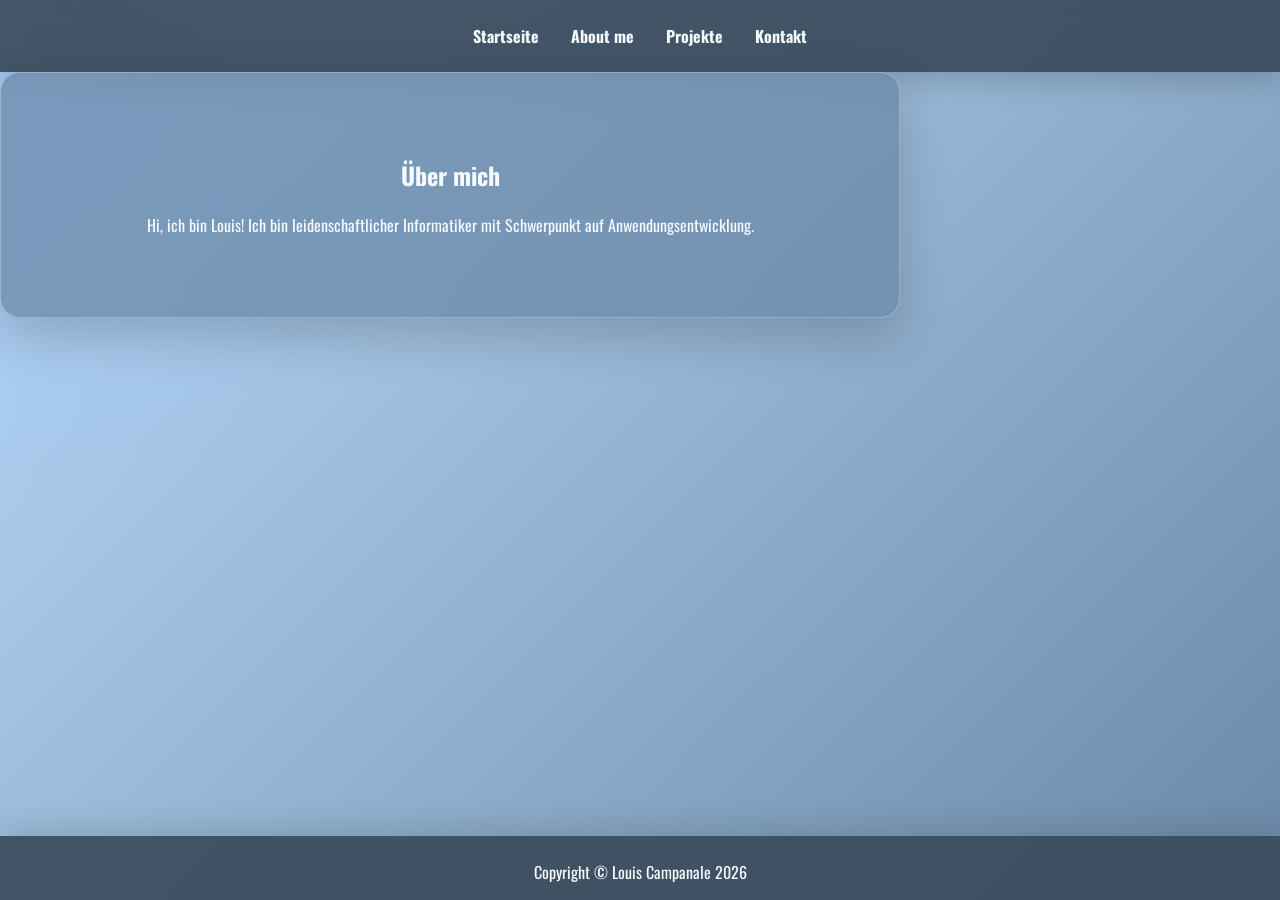
==== templates/aboutme.html @ 853dbd54 ".\static\" ====
<!DOCTYPE html>
<html>
    <head>
        <!-- 1. Zeichensatz (Pflichtangabe, sollte immer an erster Stelle stehen) -->
        <meta charset="UTF-8">
        <!-- 2. Viewport (Sorgt für die korrekte Darstellung auf Mobilgeräten) -->
        <meta name="viewport" content="width=device-width, initial-scale=1.0">
        <!-- 3. Seitenbeschreibung (Wird oft in den Google-Suchergebnissen angezeigt) -->
        <meta name="description" content="Dies ist eine kurze Zusammenfassung der Webseite.">
        <!-- 4. Robots (Steuert, ob Suchmaschinen die Seite indexieren dürfen) -->
        <meta name="robots" content="index, follow">
        <!-- 5. Autor (Optional: Gibt den Ersteller der Seite an) -->
        <meta name="author" content="Louis Campanale">
        <link rel="stylesheet" href="../static/css/style.css">
        <title>Über mich</title>
    </head>
    <body>
        <nav class="nav">
            <a href="index.html">Startseite</a>
            <a href ="aboutme.html"> About me</a>
            <a href ="projects.html"> Projekte</a>
            <a href="contact.html">Kontakt</a>
        </nav>
        <main> 
            <section class = "aboutme">
                <h2>Über mich</h2>
                <p>Hi, ich bin Louis! Ich bin leidenschaftlicher Informatiker mit Schwerpunkt auf Anwendungsentwicklung.</p>
            </section>
        </main>
        <footer>
            <hr id="hr_footer">
            <p>Copyright © Louis Campanale 2026</p>
        </footer>
    </body>
</html>
---- static/css/style.css ----
/* Importiert die Schriftart Oswald von Google Fonts */
@import url('https://fonts.googleapis.com/css2?family=Oswald:wght@200..700&display=swap');


/* 
:root spricht das oberste Element der Seite an.
Hier legt man zentrale Variablen fest.
Vorteil: Farben, Schatten und Abstände müssen später nur hier geändert werden.
*/
:root {
    --bg: #BDDDFC;              /* Haupt-Hintergrundfarbe */
    --surface: #6A89A7;         /* Farbe für Karten/Hero-Bereich */
    --accent: #88BDF2;          /* Akzentfarbe für Hover/Button */
    --nav: #384959;      /* Farbe für Navigation und Footer */
    --footer: #384959;
    --text: #F5FAFF;            /* helle Hauptschrift */
    --dark-text: #24313d;       /* dunkle Schrift für helle Buttons */

    --radius: 20px;             /* einheitliche Rundung */
    --shadow: 0 20px 50px rgba(0, 0, 0, 0.18); /* Schatten */
    --transition: 0.25s ease;   /* Standard-Übergang */
}
/* 
Sorgt dafür, dass padding und border zur Gesamtgröße eines Elements gehören.
Ohne das werden Layouts oft ungenau.
*/
*,
*::before,
*::after {
    box-sizing: border-box;
}
/* Grundlayout der gesamten Seite */
body {
    margin: 0;                  /* Entfernt den Standard-Abstand des Browsers */
    min-height: 100vh;          /* Body ist mindestens so hoch wie das Browserfenster */

    font-family: 'Oswald', sans-serif; /* Schriftart für die gesamte Seite */

    display: grid;              /* Body wird zum Grid-Container */
    grid-template-rows: auto 1fr auto;
    /*
        auto = Navigation so hoch wie nötig
        1fr  = Main-Bereich nimmt den übrigen Platz
        auto = Footer so hoch wie nötig
    */

    background:
        radial-gradient(circle at top left, rgba(136, 189, 242, 0.45), transparent 35%),
        linear-gradient(135deg, var(--bg), var(--surface));
    /*
        Zwei Hintergründe:
        1. radial-gradient = weicher Lichtfleck oben links
        2. linear-gradient = Farbverlauf über die ganze Seite
    */

    color: var(--text);         /* Standardschriftfarbe */
}
/* Navigation */
.nav {
    display: flex;              /* Links werden nebeneinander angeordnet */
    justify-content: center;    /* Links werden horizontal zentriert */
    gap: 2rem;                  /* Abstand zwischen den Links */

    padding: 1.5rem;            /* Innenabstand der Navigation */

    background-color: rgba(56, 73, 89, 0.9);
    /*
        rgba = Farbe mit Transparenz.
        Die letzte Zahl 0.9 bedeutet 90% sichtbar.
    */

    backdrop-filter: blur(12px);
    /*
        Macht den Hintergrund hinter der Navigation weich/verschwommen.
        Wirkt wie Glas.
    */

    box-shadow: 0 8px 30px rgba(0, 0, 0, 0.18);
    /* Schatten unter der Navigation */
}
/* Links innerhalb der Navigation */
.nav a {
    color: var(--text);         /* Linkfarbe */
    text-decoration: none;      /* Entfernt Unterstreichung */
    font-weight: bold;          /* Macht Text fett */

    position: relative;
    /*
        Wird gebraucht, damit das ::after-Element
        später relativ zum Link positioniert werden kann.
    */

    transition: color var(--transition);
    /*
        Farbwechsel passiert weich statt abrupt.
    */
}
/* Künstliche Linie unter jedem Navigationslink */
.nav a::after {
    content: "";                /* Erzeugt ein leeres Pseudo-Element */
    position: absolute;         /* Positioniert die Linie frei im Link */

    left: 0;                    /* Start links */
    bottom: -6px;               /* 6px unter dem Linktext */

    width: 0;                   /* Anfangs unsichtbar */
    height: 2px;                /* Dicke der Linie */

    background-color: var(--accent);

    transition: width var(--transition);
    /*
        Wenn sich width verändert, wird es animiert.
    */
}
/* Hover-Zustand für Navigationslinks */
.nav a:hover {
    color: var(--accent);       /* Link wird beim Hover blau */
}
/* Linie fährt beim Hover aus */
.nav a:hover::after {
    width: 100%;                /* Linie wird so breit wie der Link */
}
/* Hauptbereich */
.main {
    display: flex;              /* Ermöglicht einfaches Zentrieren */
    justify-content: center;    /* Horizontal zentrieren */
    align-items: center;        /* Vertikal zentrieren */

    padding: 2rem;              /* Abstand zum Rand */
}
/* Hero-Bereich */
.hero {
    max-width: 900px;           /* Hero wird nie breiter als 900px */
    padding: 4rem 3rem;         /* Innenabstand oben/unten und links/rechts */

    text-align: center;         /* Text im Hero zentrieren */

    background-color: rgba(106, 137, 167, 0.75);
    /*
        Transparente Kartenfläche.
        Farbe basiert auf deiner Card-Farbe.
    */

    border-radius: var(--radius); /* Abgerundete Ecken */

    border: 1px solid rgba(255, 255, 255, 0.25);
    /*
        Subtiler heller Rand.
        Gibt der Karte mehr Tiefe.
    */

    box-shadow: var(--shadow);  /* Schatten aus der :root-Variable */

    backdrop-filter: blur(14px);
    /* Glasartiger Effekt */

    animation: fadeUp 0.8s ease both;
    /*
        Beim Laden wird der Hero weich eingeblendet.
        both sorgt dafür, dass der Endzustand erhalten bleibt.
    */
}
.aboutme{
        max-width: 900px;           /* Hero wird nie breiter als 900px */
    padding: 4rem 3rem;         /* Innenabstand oben/unten und links/rechts */

    text-align: center;         /* Text im Hero zentrieren */

    background-color: rgba(106, 137, 167, 0.75);
    /*
        Transparente Kartenfläche.
        Farbe basiert auf deiner Card-Farbe.
    */

    border-radius: var(--radius); /* Abgerundete Ecken */

    border: 1px solid rgba(255, 255, 255, 0.25);
    /*
        Subtiler heller Rand.
        Gibt der Karte mehr Tiefe.
    */

    box-shadow: var(--shadow);  /* Schatten aus der :root-Variable */

    backdrop-filter: blur(14px);
    /* Glasartiger Effekt */

    animation: fadeUp 0.8s ease both;
    /*
        Beim Laden wird der Hero weich eingeblendet.
        both sorgt dafür, dass der Endzustand erhalten bleibt.
    */
}
/* Hauptüberschrift */
.MainTitle {
    font-size: clamp(2rem, 5vw, 4rem);
    /*
        clamp(minimum, flexibel, maximum)
        Minimum: 2rem
        Ideal: 5% der Viewport-Breite
        Maximum: 4rem
        Ergebnis: responsive Schriftgröße
    */
    margin-top: 0;              /* Kein Abstand über der Überschrift */
    margin-bottom: 1rem;        /* Abstand unter der Überschrift */
}
/* Text im Hero */
.hero p {
    font-size: 1.2rem;          /* Etwas größere Schrift */
    line-height: 1.7;           /* Zeilenhöhe für bessere Lesbarkeit */
    margin-bottom: 2rem;        /* Abstand zum Button */
}
/* Button-Grundklasse */
.btn {
    display: inline-block;
    /*
        Damit sich ein Link wie ein Button verhält:
        Breite/Höhe/Padding funktionieren sauber.
    */

    padding: 0.9rem 1.6rem;     /* Innenabstand */
    border-radius: 999px;       /* Sehr runde Pillenform */

    text-decoration: none;      /* Falls es ein a-Link ist */
    font-weight: 700;           /* Kräftiger Text */

    cursor: pointer;            /* Mauszeiger zeigt Klickbarkeit */

    transition:
        transform var(--transition),
        box-shadow var(--transition),
        background-color var(--transition);
    /*
        Animiert Bewegung, Schatten und Farbwechsel.
    */
}
/* Primärer Button */
.btn-primary {
    background-color: var(--accent); /* Akzentfarbe */
    color: var(--dark-text);         /* dunkle Schrift für Kontrast */

    box-shadow: 0 10px 25px rgba(0, 0, 0, 0.18);
}
/* Hover-Zustand des Buttons */
.btn-primary:hover {
    transform: translateY(-3px);
    /*
        Button bewegt sich leicht nach oben.
        Er wirkt dadurch klickbarer.
    */
    box-shadow: 0 16px 35px rgba(0, 0, 0, 0.25);
    /*
        Schatten wird stärker.
        Dadurch wirkt der Button näher am Nutzer.
    */
}
/* Klick-Zustand */
.btn-primary:active {
    transform: scale(0.97);
    /*
        Button wird beim Klicken minimal kleiner.
        Das simuliert ein Eindrücken.
    */
}
/* Tastatur-Fokus */
.btn:focus {
    outline: 2px solid var(--text);
    outline-offset: 4px;
    /*
        Wichtig für Tastatur-Navigation.
        Zeigt, welches Element fokussiert ist.
    */
}
/* Footer */
footer {
    color: var(--text);
    background-color: rgba(56, 73, 89, 0.9);


    text-align: center;

    box-shadow: 0 -8px 30px #0000001f;
    /*
        Schatten nach oben.
        Trennt Footer visuell vom Inhalt.
    */
}
/* Linie im Footer */
footer hr {
    border: none;               /* Entfernt Standardrahmen */
    background-color: #ffffff2e;
    /* Dezente helle Linie */
}
/* Ladeanimation für den Hero */
@keyframes fadeUp {
    from {
        opacity: 0;             /* Start: unsichtbar */
        transform: translateY(24px);
        /* Start: 24px tiefer */
    }
    to {
        opacity: 1;             /* Ende: sichtbar */
        transform: translateY(0);
        /* Ende: normale Position */
    }
}
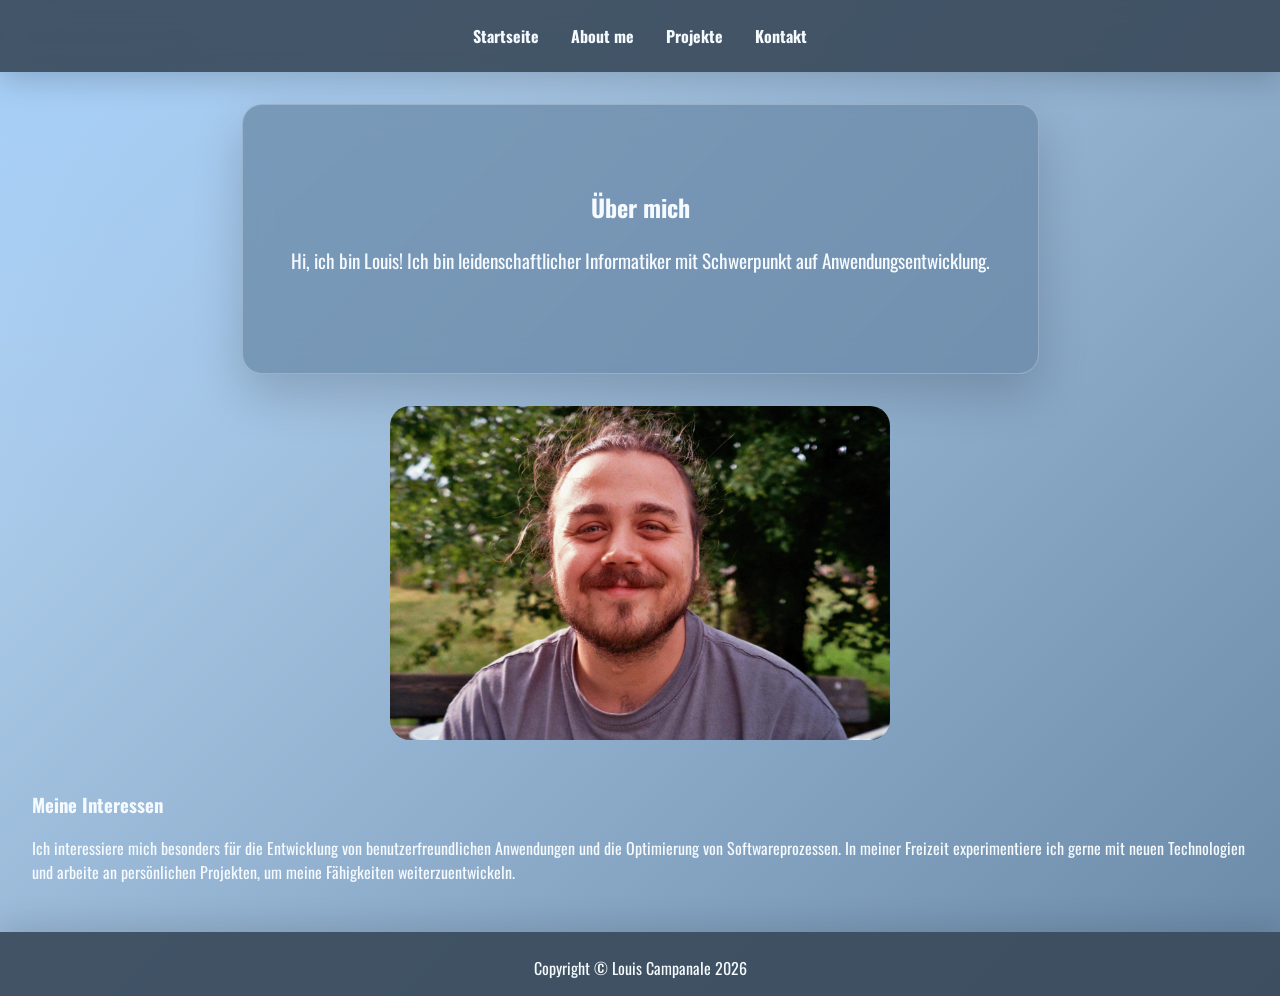
==== commit 28ed3559: ".\static\" ====
--- a/templates/aboutme.html
+++ b/templates/aboutme.html
@@ -1,35 +1,42 @@
 <!DOCTYPE html>
 <html>
-    <head>
-        <!-- 1. Zeichensatz (Pflichtangabe, sollte immer an erster Stelle stehen) -->
-        <meta charset="UTF-8">
-        <!-- 2. Viewport (Sorgt für die korrekte Darstellung auf Mobilgeräten) -->
-        <meta name="viewport" content="width=device-width, initial-scale=1.0">
-        <!-- 3. Seitenbeschreibung (Wird oft in den Google-Suchergebnissen angezeigt) -->
-        <meta name="description" content="Dies ist eine kurze Zusammenfassung der Webseite.">
-        <!-- 4. Robots (Steuert, ob Suchmaschinen die Seite indexieren dürfen) -->
-        <meta name="robots" content="index, follow">
-        <!-- 5. Autor (Optional: Gibt den Ersteller der Seite an) -->
-        <meta name="author" content="Louis Campanale">
-        <link rel="stylesheet" href="../static/css/style.css">
-        <title>Über mich</title>
-    </head>
-    <body>
-        <nav class="nav">
-            <a href="index.html">Startseite</a>
-            <a href ="aboutme.html"> About me</a>
-            <a href ="projects.html"> Projekte</a>
-            <a href="contact.html">Kontakt</a>
-        </nav>
-        <main> 
-            <section class = "aboutme">
-                <h2>Über mich</h2>
-                <p>Hi, ich bin Louis! Ich bin leidenschaftlicher Informatiker mit Schwerpunkt auf Anwendungsentwicklung.</p>
-            </section>
-        </main>
-        <footer>
-            <hr id="hr_footer">
-            <p>Copyright © Louis Campanale 2026</p>
-        </footer>
-    </body>
+<head>
+    <!-- 1. Zeichensatz (Pflichtangabe, sollte immer an erster Stelle stehen) -->
+    <meta charset="UTF-8">
+    <!-- 2. Viewport (Sorgt für die korrekte Darstellung auf Mobilgeräten) -->
+    <meta name="viewport" content="width=device-width, initial-scale=1.0">
+    <!-- 3. Seitenbeschreibung (Wird oft in den Google-Suchergebnissen angezeigt) -->
+    <meta name="description" content="Dies ist eine kurze Zusammenfassung der Webseite.">
+    <!-- 4. Robots (Steuert, ob Suchmaschinen die Seite indexieren dürfen) -->
+    <meta name="robots" content="index, follow">
+    <!-- 5. Autor (Optional: Gibt den Ersteller der Seite an) -->
+    <link rel="stylesheet" href="../static/css/style.css">
+    <meta name="author" content="Louis Campanale">
+    <title>Über mich</title>
+</head>
+<body>
+    <nav class="nav">
+        <a href="index.html">Startseite</a>
+        <a href ="aboutme.html"> About me</a>
+        <a href ="projects.html"> Projekte</a>
+        <a href="contact.html">Kontakt</a>
+    </nav>
+    <main class="main_about"> 
+        <section class = "hero">
+            <h2>Über mich</h2>
+            <p>Hi, ich bin Louis! Ich bin leidenschaftlicher Informatiker mit Schwerpunkt auf Anwendungsentwicklung.</p>
+        </section>
+        <div class ="img1"><img src="../static/images/IMG_4299.JPG" alt="Projekt 1"></div>
+        <section class="about_content">
+            <h3>Meine Interessen</h3>
+            <p>Ich interessiere mich besonders für die Entwicklung von benutzerfreundlichen Anwendungen und die Optimierung von Softwareprozessen. In meiner Freizeit experimentiere ich gerne mit neuen Technologien und arbeite an persönlichen Projekten, um meine Fähigkeiten weiterzuentwickeln.</p>
+        </section>
+    
+    
+    </main>
+    <footer>
+        <hr id="hr_footer">
+        <p>Copyright © Louis Campanale 2026</p>
+   </footer>
+</body>
 </html>
--- a/static/css/style.css
+++ b/static/css/style.css
@@ -33,9 +33,7 @@
 body {
     margin: 0;                  /* Entfernt den Standard-Abstand des Browsers */
     min-height: 100vh;          /* Body ist mindestens so hoch wie das Browserfenster */
-
     font-family: 'Oswald', sans-serif; /* Schriftart für die gesamte Seite */
-
     display: grid;              /* Body wird zum Grid-Container */
     grid-template-rows: auto 1fr auto;
     /*
@@ -43,7 +41,6 @@
         1fr  = Main-Bereich nimmt den übrigen Platz
         auto = Footer so hoch wie nötig
     */
-
     background:
         radial-gradient(circle at top left, rgba(136, 189, 242, 0.45), transparent 35%),
         linear-gradient(135deg, var(--bg), var(--surface));
@@ -52,7 +49,6 @@
         1. radial-gradient = weicher Lichtfleck oben links
         2. linear-gradient = Farbverlauf über die ganze Seite
     */
-
     color: var(--text);         /* Standardschriftfarbe */
 }
 /* Navigation */
@@ -60,21 +56,17 @@
     display: flex;              /* Links werden nebeneinander angeordnet */
     justify-content: center;    /* Links werden horizontal zentriert */
     gap: 2rem;                  /* Abstand zwischen den Links */
-
     padding: 1.5rem;            /* Innenabstand der Navigation */
-
     background-color: rgba(56, 73, 89, 0.9);
     /*
         rgba = Farbe mit Transparenz.
         Die letzte Zahl 0.9 bedeutet 90% sichtbar.
     */
-
     backdrop-filter: blur(12px);
     /*
         Macht den Hintergrund hinter der Navigation weich/verschwommen.
         Wirkt wie Glas.
     */
-
     box-shadow: 0 8px 30px rgba(0, 0, 0, 0.18);
     /* Schatten unter der Navigation */
 }
@@ -83,13 +75,11 @@
     color: var(--text);         /* Linkfarbe */
     text-decoration: none;      /* Entfernt Unterstreichung */
     font-weight: bold;          /* Macht Text fett */
-
     position: relative;
     /*
         Wird gebraucht, damit das ::after-Element
         später relativ zum Link positioniert werden kann.
     */
-
     transition: color var(--transition);
     /*
         Farbwechsel passiert weich statt abrupt.
@@ -99,15 +89,11 @@
 .nav a::after {
     content: "";                /* Erzeugt ein leeres Pseudo-Element */
     position: absolute;         /* Positioniert die Linie frei im Link */
-
     left: 0;                    /* Start links */
     bottom: -6px;               /* 6px unter dem Linktext */
-
     width: 0;                   /* Anfangs unsichtbar */
     height: 2px;                /* Dicke der Linie */
-
     background-color: var(--accent);
-
     transition: width var(--transition);
     /*
         Wenn sich width verändert, wird es animiert.
@@ -126,66 +112,33 @@
     display: flex;              /* Ermöglicht einfaches Zentrieren */
     justify-content: center;    /* Horizontal zentrieren */
     align-items: center;        /* Vertikal zentrieren */
-
     padding: 2rem;              /* Abstand zum Rand */
+}
+.main_about {
+    display: flex;
+    flex-direction: column;
+    justify-content: center;
+    align-items: center;
+    padding: 2rem;
 }
 /* Hero-Bereich */
 .hero {
     max-width: 900px;           /* Hero wird nie breiter als 900px */
     padding: 4rem 3rem;         /* Innenabstand oben/unten und links/rechts */
-
     text-align: center;         /* Text im Hero zentrieren */
-
     background-color: rgba(106, 137, 167, 0.75);
     /*
         Transparente Kartenfläche.
-        Farbe basiert auf deiner Card-Farbe.
-    */
-
+    */
     border-radius: var(--radius); /* Abgerundete Ecken */
-
     border: 1px solid rgba(255, 255, 255, 0.25);
     /*
         Subtiler heller Rand.
         Gibt der Karte mehr Tiefe.
     */
-
     box-shadow: var(--shadow);  /* Schatten aus der :root-Variable */
-
     backdrop-filter: blur(14px);
     /* Glasartiger Effekt */
-
-    animation: fadeUp 0.8s ease both;
-    /*
-        Beim Laden wird der Hero weich eingeblendet.
-        both sorgt dafür, dass der Endzustand erhalten bleibt.
-    */
-}
-.aboutme{
-        max-width: 900px;           /* Hero wird nie breiter als 900px */
-    padding: 4rem 3rem;         /* Innenabstand oben/unten und links/rechts */
-
-    text-align: center;         /* Text im Hero zentrieren */
-
-    background-color: rgba(106, 137, 167, 0.75);
-    /*
-        Transparente Kartenfläche.
-        Farbe basiert auf deiner Card-Farbe.
-    */
-
-    border-radius: var(--radius); /* Abgerundete Ecken */
-
-    border: 1px solid rgba(255, 255, 255, 0.25);
-    /*
-        Subtiler heller Rand.
-        Gibt der Karte mehr Tiefe.
-    */
-
-    box-shadow: var(--shadow);  /* Schatten aus der :root-Variable */
-
-    backdrop-filter: blur(14px);
-    /* Glasartiger Effekt */
-
     animation: fadeUp 0.8s ease both;
     /*
         Beim Laden wird der Hero weich eingeblendet.
@@ -304,4 +257,19 @@
         transform: translateY(0);
         /* Ende: normale Position */
     }
-}+}
+.img1
+ {
+    margin: 0;
+    display:flex;
+    justify-content: center;
+    align-items: center;
+    padding :  2rem;
+}
+.img1 img {
+    width: 100%;
+    max-width: 500px;
+    height: auto;
+    border-radius: 20px;
+    box-shadow: rgba(0, 0, 0, 0.25);
+}
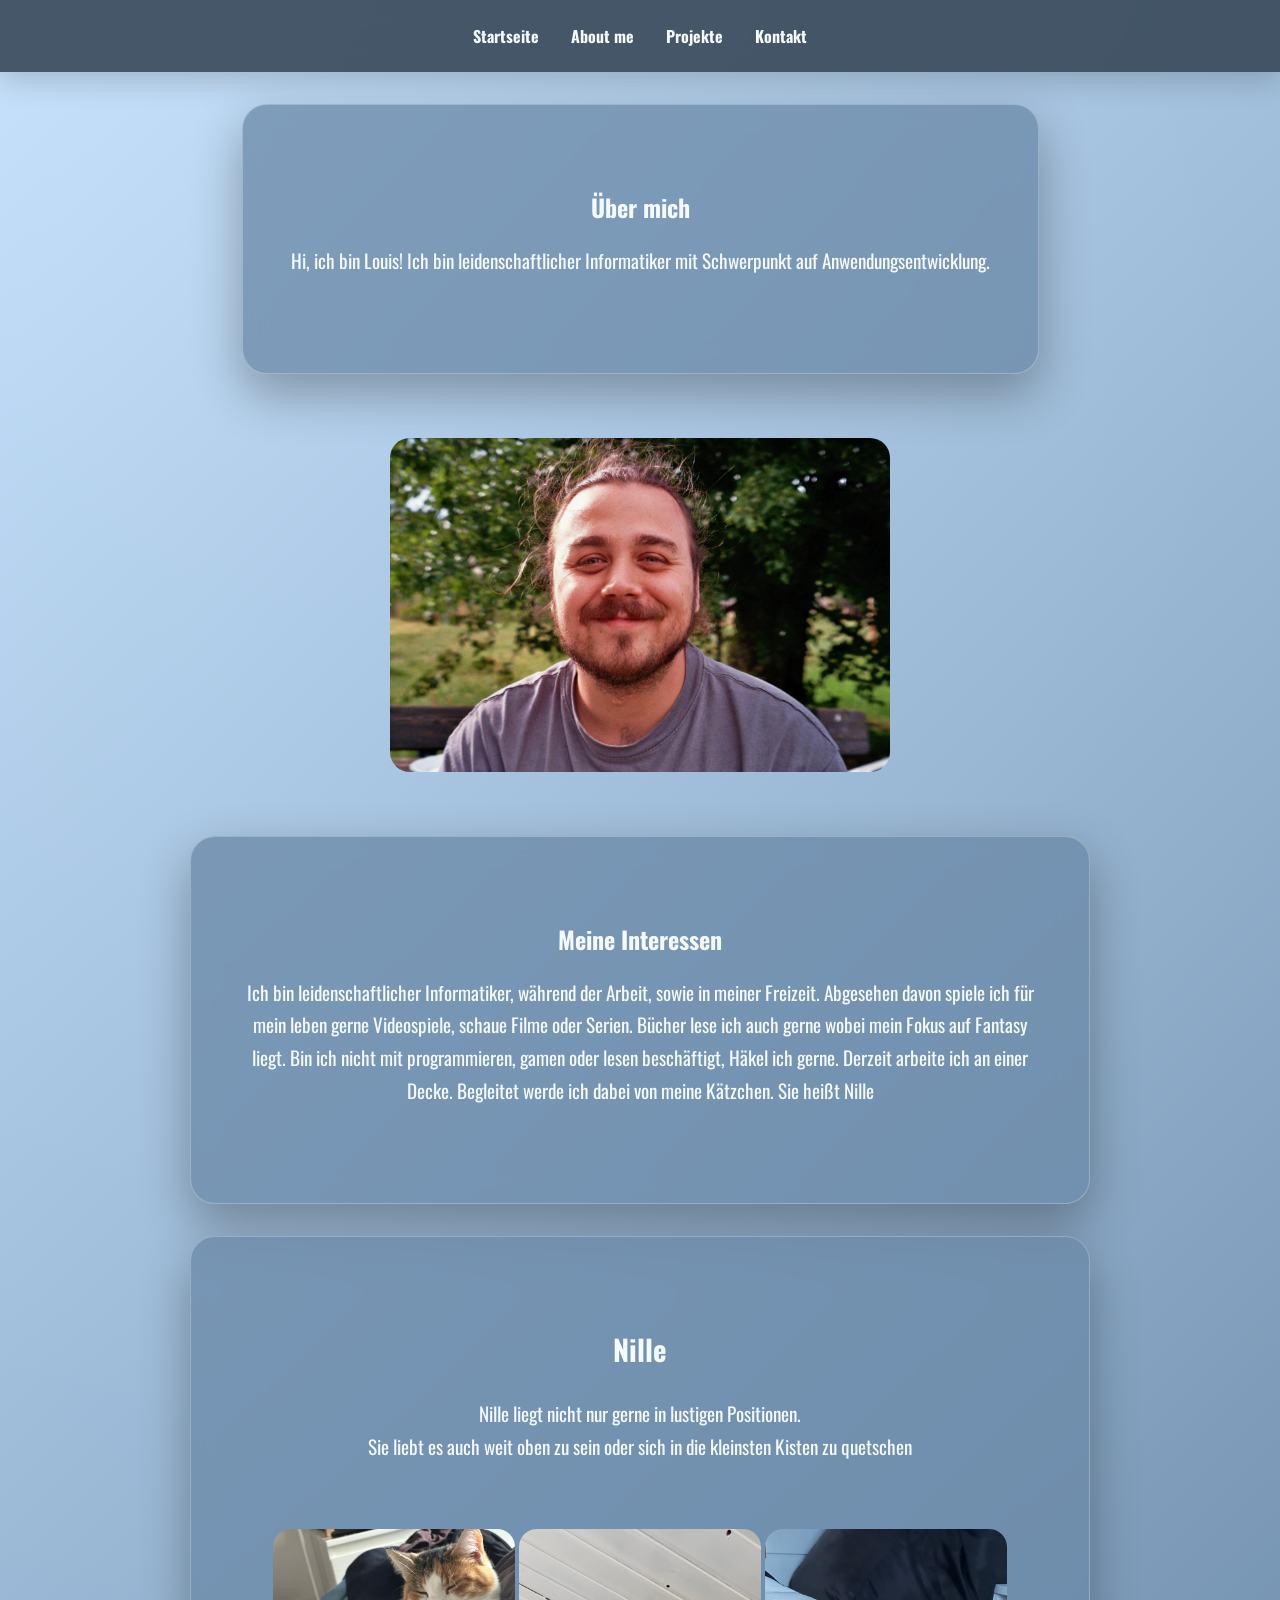
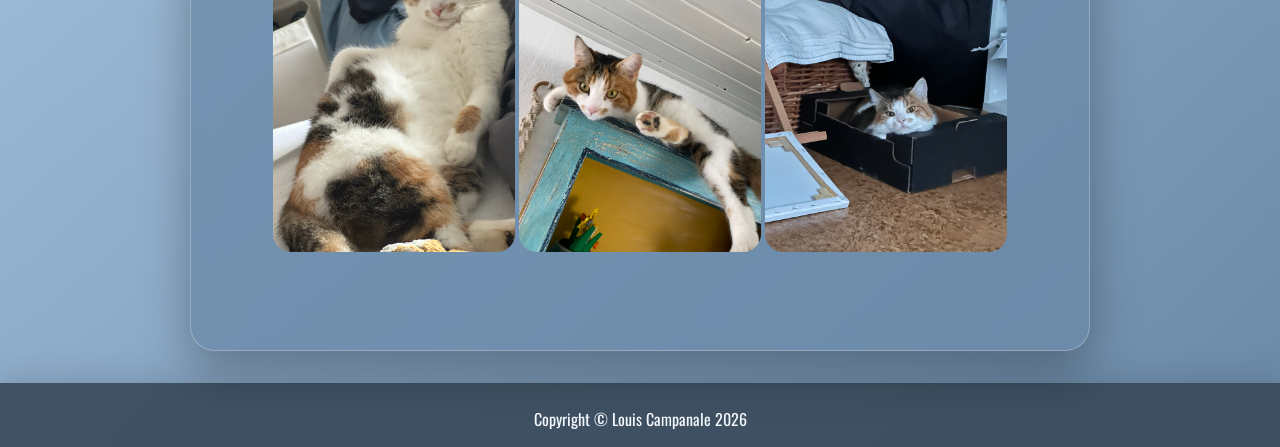
==== commit 65b7d0d5: ".\templates\" ====
--- a/templates/aboutme.html
+++ b/templates/aboutme.html
@@ -28,11 +28,22 @@
         </section>
         <div class ="img1"><img src="../static/images/IMG_4299.JPG" alt="Projekt 1"></div>
         <section class="about_content">
-            <h3>Meine Interessen</h3>
-            <p>Ich interessiere mich besonders für die Entwicklung von benutzerfreundlichen Anwendungen und die Optimierung von Softwareprozessen. In meiner Freizeit experimentiere ich gerne mit neuen Technologien und arbeite an persönlichen Projekten, um meine Fähigkeiten weiterzuentwickeln.</p>
+            <h2>Meine Interessen</h2>
+            <p>Ich bin leidenschaftlicher Informatiker, während der Arbeit, sowie in meiner Freizeit. Abgesehen davon spiele ich für mein leben gerne Videospiele, schaue Filme
+                oder Serien. Bücher lese ich auch gerne wobei mein Fokus auf Fantasy liegt. Bin ich nicht mit programmieren, gamen oder lesen beschäftigt, Häkel ich gerne. Derzeit arbeite ich an
+                einer Decke. Begleitet werde ich dabei von meine Kätzchen. Sie heißt Nille</p>
         </section>
-    
-    
+        <section class="nille">
+            <section class ="nille_text">
+                <h2>Nille</h2>
+                <p>Nille liegt nicht nur gerne in lustigen Positionen. <br>Sie liebt es auch weit oben zu sein oder sich in die kleinsten Kisten zu quetschen</br></p>
+            </section>
+            <section class="nille_img">    
+                <div class="img2"><img src="../static/images/Nille/IMG_4107.JPEG" alt="Nille"></div>
+                <div class="img3"><img  src="../static/images/Nille/IMG_3219.JPEG" alt="Nille"></div>
+                <div class="img4"><img src="../static/images/Nille/IMG_4242.JPEG" alt="Nille"></div>
+            </section>
+        </section>
     </main>
     <footer>
         <hr id="hr_footer">
--- a/static/css/style.css
+++ b/static/css/style.css
@@ -11,14 +11,14 @@
     --bg: #BDDDFC;              /* Haupt-Hintergrundfarbe */
     --surface: #6A89A7;         /* Farbe für Karten/Hero-Bereich */
     --accent: #88BDF2;          /* Akzentfarbe für Hover/Button */
-    --nav: #384959;      /* Farbe für Navigation und Footer */
-    --footer: #384959;
+    --nav: #384959;             /* Farbe für Navigation */
+    --footer: #384959;          /* Farbe für Footer */
     --text: #F5FAFF;            /* helle Hauptschrift */
     --dark-text: #24313d;       /* dunkle Schrift für helle Buttons */
 
-    --radius: 20px;             /* einheitliche Rundung */
-    --shadow: 0 20px 50px rgba(0, 0, 0, 0.18); /* Schatten */
-    --transition: 0.25s ease;   /* Standard-Übergang */
+    --radius: 25px;                /* einheitliche Rundung */
+    --shadow: 0 20px 50px rgba(0, 0, 0, 0.3); /* Schatten */
+    --transition: 0.25s ease;      /* Standard-Übergang */
 }
 /* 
 Sorgt dafür, dass padding und border zur Gesamtgröße eines Elements gehören.
@@ -42,7 +42,7 @@
         auto = Footer so hoch wie nötig
     */
     background:
-        radial-gradient(circle at top left, rgba(136, 189, 242, 0.45), transparent 35%),
+        radial-gradient(circle at top left, rgba(255, 255, 255, 0.15), transparent),
         linear-gradient(135deg, var(--bg), var(--surface));
     /*
         Zwei Hintergründe:
@@ -53,10 +53,10 @@
 }
 /* Navigation */
 .nav {
-    display: flex;              /* Links werden nebeneinander angeordnet */
-    justify-content: center;    /* Links werden horizontal zentriert */
-    gap: 2rem;                  /* Abstand zwischen den Links */
-    padding: 1.5rem;            /* Innenabstand der Navigation */
+    display: flex;                                      /* Links werden nebeneinander angeordnet */
+    justify-content: center;                            /* Links werden horizontal zentriert */
+    gap: 2rem;                                          /* Abstand zwischen den Links */
+    padding: 1.5rem;                                    /* Innenabstand der Navigation */
     background-color: rgba(56, 73, 89, 0.9);
     /*
         rgba = Farbe mit Transparenz.
@@ -120,6 +120,8 @@
     justify-content: center;
     align-items: center;
     padding: 2rem;
+    gap: 2rem;
+     /* Abstand zwischen den Abschnitten */
 }
 /* Hero-Bereich */
 .hero {
@@ -137,6 +139,29 @@
         Gibt der Karte mehr Tiefe.
     */
     box-shadow: var(--shadow);  /* Schatten aus der :root-Variable */
+    backdrop-filter: blur(12px);
+    /* Glasartiger Effekt */
+    animation: fadeUp 0.8s ease both;
+    /*
+        Beim Laden wird der Hero weich eingeblendet.
+        both sorgt dafür, dass der Endzustand erhalten bleibt.
+    */
+}
+.about_content {
+    max-width: 900px;           /* Hero wird nie breiter als 900px */
+    padding: 4rem 3rem;         /* Innenabstand oben/unten und links/rechts */
+    text-align: center;         /* Text im Hero zentrieren */
+    background-color: rgba(106, 137, 167, 0.75);
+    /*
+        Transparente Kartenfläche.
+    */
+    border-radius: var(--radius); /* Abgerundete Ecken */
+    border: 1px solid rgba(255, 255, 255, 0.25);
+    /*
+        Subtiler heller Rand.
+        Gibt der Karte mehr Tiefe.
+    */
+    box-shadow: var(--shadow);  /* Schatten aus der :root-Variable */
     backdrop-filter: blur(14px);
     /* Glasartiger Effekt */
     animation: fadeUp 0.8s ease both;
@@ -145,7 +170,30 @@
         both sorgt dafür, dass der Endzustand erhalten bleibt.
     */
 }
-/* Hauptüberschrift */
+.nille {
+    display: inline-block;
+    max-width: 900px;           /* Hero wird nie breiter als 900px */
+    padding: 4rem 3rem;         /* Innenabstand oben/unten und links/rechts */
+    text-align: center;         /* Text im Hero zentrieren */
+    background-color: rgba(106, 137, 167, 0.75);
+    /*
+        Transparente Kartenfläche.
+    */
+    border-radius: var(--radius); /* Abgerundete Ecken */
+    border: 1px solid rgba(255, 255, 255, 0.25);
+    /*
+        Subtiler heller Rand.
+        Gibt der Karte mehr Tiefe.
+    */
+    box-shadow: var(--shadow);  /* Schatten aus der :root-Variable */
+    backdrop-filter: blur(14px);
+    /* Glasartiger Effekt */
+    animation: fadeUp 0.8s ease both;
+    /*
+        Beim Laden wird der Hero weich eingeblendet.
+        both sorgt dafür, dass der Endzustand erhalten bleibt.
+    */
+}/* Hauptüberschrift */
 .MainTitle {
     font-size: clamp(2rem, 5vw, 4rem);
     /*
@@ -158,8 +206,18 @@
     margin-top: 0;              /* Kein Abstand über der Überschrift */
     margin-bottom: 1rem;        /* Abstand unter der Überschrift */
 }
+.nille_text{
+    font-size: 1.2rem;          /* Etwas größere Schrift */
+    line-height: 1.7;           /* Zeilenhöhe für bessere Lesbarkeit */
+    margin-bottom: 2rem;  
+}
 /* Text im Hero */
 .hero p {
+    font-size: 1.2rem;          /* Etwas größere Schrift */
+    line-height: 1.7;           /* Zeilenhöhe für bessere Lesbarkeit */
+    margin-bottom: 2rem;        /* Abstand zum Button */
+}
+.about_content p {
     font-size: 1.2rem;          /* Etwas größere Schrift */
     line-height: 1.7;           /* Zeilenhöhe für bessere Lesbarkeit */
     margin-bottom: 2rem;        /* Abstand zum Button */
@@ -258,13 +316,25 @@
         /* Ende: normale Position */
     }
 }
+@keyframes fadeSide {
+    from {
+        opacity: 0;             /* Start: unsichtbar */
+        transform: translateX(-24px);
+        /* Start: 24px links */
+    }
+    to {
+        opacity: 1;             /* Ende: sichtbar */
+        transform: translateX(0);
+        /* Ende: normale Position */
+    }
+}
 .img1
  {
     margin: 0;
     display:flex;
     justify-content: center;
     align-items: center;
-    padding :  2rem;
+    padding :2rem;
 }
 .img1 img {
     width: 100%;
@@ -273,3 +343,23 @@
     border-radius: 20px;
     box-shadow: rgba(0, 0, 0, 0.25);
 }
+.nille img{
+    margin: 0;
+    display:flex;
+    justify-content: center;
+    align-items: center;
+
+    width: 100%;
+    max-width: 500px;
+    height: auto;
+    border-radius: 20px;
+    box-shadow: rgba(0, 0, 0, 0.25);
+    padding :  2px;
+}
+.nille .nille_img {
+    margin: 0;
+    display:flex;
+    justify-content: center;
+    align-items: center;
+    padding :2rem;
+}
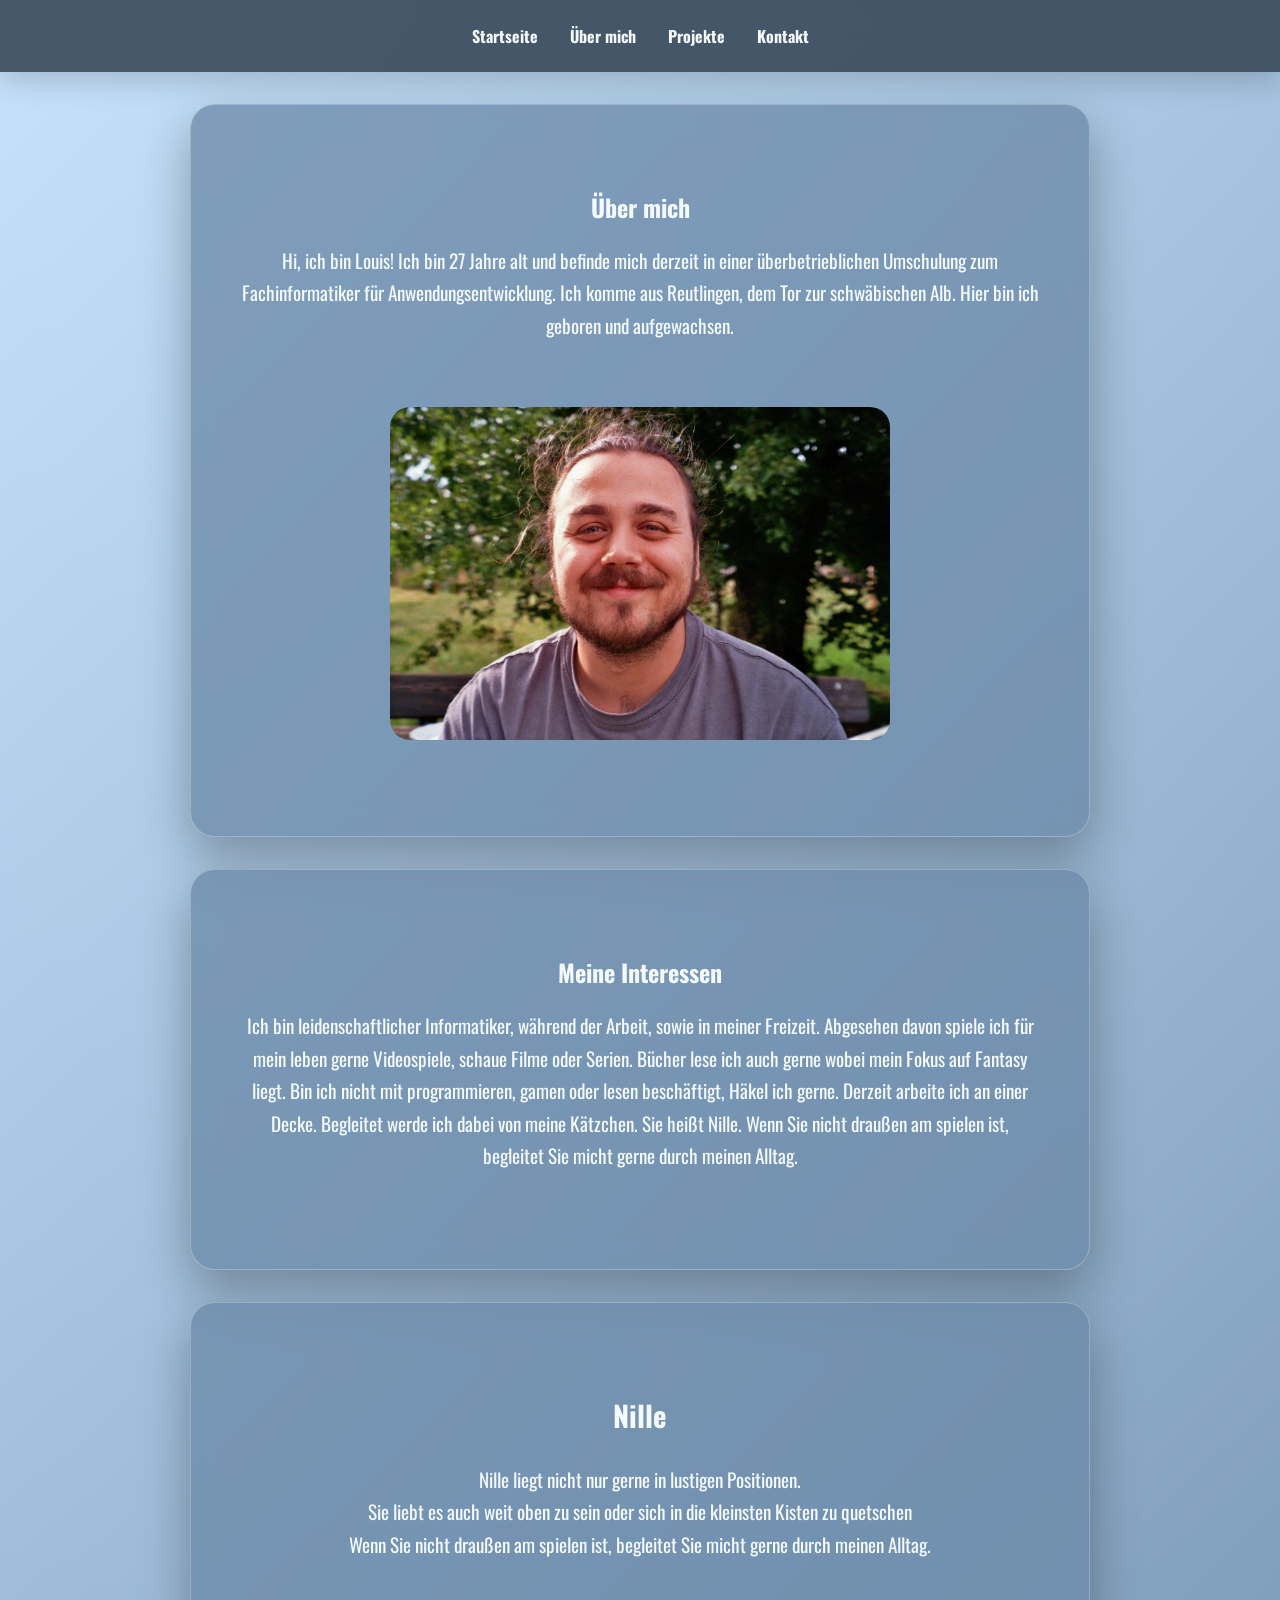
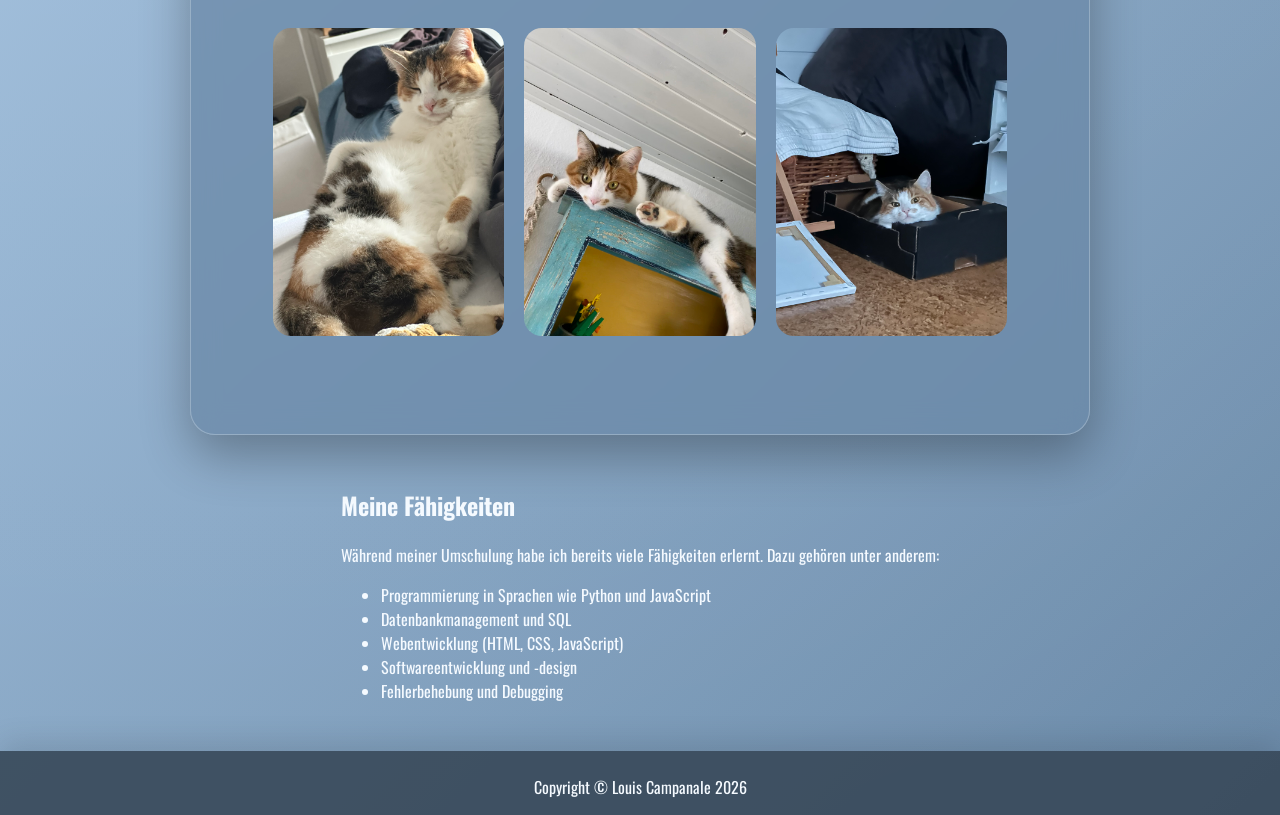
==== commit 015e098e: ".\static\" ====
--- a/templates/aboutme.html
+++ b/templates/aboutme.html
@@ -17,32 +17,44 @@
 <body>
     <nav class="nav">
         <a href="index.html">Startseite</a>
-        <a href ="aboutme.html"> About me</a>
-        <a href ="projects.html"> Projekte</a>
+        <a href ="aboutme.html">Über mich</a>
+        <a href ="projects.html">Projekte</a>
         <a href="contact.html">Kontakt</a>
     </nav>
     <main class="main_about"> 
         <section class = "hero">
             <h2>Über mich</h2>
-            <p>Hi, ich bin Louis! Ich bin leidenschaftlicher Informatiker mit Schwerpunkt auf Anwendungsentwicklung.</p>
-        </section>
-        <div class ="img1"><img src="../static/images/IMG_4299.JPG" alt="Projekt 1"></div>
+            <p>Hi, ich bin Louis! Ich bin 27 Jahre alt und befinde mich derzeit in einer überbetrieblichen Umschulung zum Fachinformatiker für Anwendungsentwicklung. Ich komme aus
+                 Reutlingen, dem Tor zur schwäbischen Alb. Hier bin ich geboren und aufgewachsen. </p>
+            <div class ="img1"><img src="../static/images/IMG_4299.JPG" alt="Projekt 1"></div>     
+            </section>
         <section class="about_content">
             <h2>Meine Interessen</h2>
             <p>Ich bin leidenschaftlicher Informatiker, während der Arbeit, sowie in meiner Freizeit. Abgesehen davon spiele ich für mein leben gerne Videospiele, schaue Filme
                 oder Serien. Bücher lese ich auch gerne wobei mein Fokus auf Fantasy liegt. Bin ich nicht mit programmieren, gamen oder lesen beschäftigt, Häkel ich gerne. Derzeit arbeite ich an
-                einer Decke. Begleitet werde ich dabei von meine Kätzchen. Sie heißt Nille</p>
+                einer Decke. Begleitet werde ich dabei von meine Kätzchen. Sie heißt Nille. Wenn Sie nicht draußen am spielen ist, begleitet Sie micht gerne durch meinen Alltag.</p>
         </section>
         <section class="nille">
             <section class ="nille_text">
                 <h2>Nille</h2>
-                <p>Nille liegt nicht nur gerne in lustigen Positionen. <br>Sie liebt es auch weit oben zu sein oder sich in die kleinsten Kisten zu quetschen</br></p>
+                <p>Nille liegt nicht nur gerne in lustigen Positionen. <br>Sie liebt es auch weit oben zu sein oder sich in die kleinsten Kisten zu quetschen</br>Wenn Sie nicht draußen am spielen ist, begleitet Sie micht gerne durch meinen Alltag.</p>
             </section>
             <section class="nille_img">    
                 <div class="img2"><img src="../static/images/Nille/IMG_4107.JPEG" alt="Nille"></div>
                 <div class="img3"><img  src="../static/images/Nille/IMG_3219.JPEG" alt="Nille"></div>
                 <div class="img4"><img src="../static/images/Nille/IMG_4242.JPEG" alt="Nille"></div>
             </section>
+        </section>
+        <section class = "fähigkeiten">
+            <h2>Meine Fähigkeiten</h2>
+            <p>Während meiner Umschulung habe ich bereits viele Fähigkeiten erlernt. Dazu gehören unter anderem:</p>
+            <ul>
+                <li>Programmierung in Sprachen wie Python und JavaScript</li>
+                <li>Datenbankmanagement und SQL</li>
+                <li>Webentwicklung (HTML, CSS, JavaScript)</li>
+                <li>Softwareentwicklung und -design</li>
+                <li>Fehlerbehebung und Debugging</li>
+            </ul>
         </section>
     </main>
     <footer>
--- a/static/css/style.css
+++ b/static/css/style.css
@@ -1,7 +1,31 @@
 /* Importiert die Schriftart Oswald von Google Fonts */
 @import url('https://fonts.googleapis.com/css2?family=Oswald:wght@200..700&display=swap');
 
-
+/* Ladeanimation für den Hero */
+@keyframes fadeUp {
+    from {
+        opacity: 0;             /* Start: unsichtbar */
+        transform: translateY(24px);
+        /* Start: 24px tiefer */
+    }
+    to {
+        opacity: 1;             /* Ende: sichtbar */
+        transform: translateY(0);
+        /* Ende: normale Position */
+    }
+}
+@keyframes fadeSide {
+    from {
+        opacity: 0;             /* Start: unsichtbar */
+        transform: translateX(-24px);
+        /* Start: 24px links */
+    }
+    to {
+        opacity: 1;             /* Ende: sichtbar */
+        transform: translateX(0);
+        /* Ende: normale Position */
+    }
+}
 /* 
 :root spricht das oberste Element der Seite an.
 Hier legt man zentrale Variablen fest.
@@ -148,7 +172,7 @@
     */
 }
 .about_content {
-    max-width: 900px;           /* Hero wird nie breiter als 900px */
+     max-width: 900px;           /* Hero wird nie breiter als 900px */
     padding: 4rem 3rem;         /* Innenabstand oben/unten und links/rechts */
     text-align: center;         /* Text im Hero zentrieren */
     background-color: rgba(106, 137, 167, 0.75);
@@ -235,16 +259,14 @@
 
     text-decoration: none;      /* Falls es ein a-Link ist */
     font-weight: 700;           /* Kräftiger Text */
-
     cursor: pointer;            /* Mauszeiger zeigt Klickbarkeit */
-
     transition:
         transform var(--transition),
         box-shadow var(--transition),
         background-color var(--transition);
-    /*
-        Animiert Bewegung, Schatten und Farbwechsel.
-    */
+        /*
+            Animiert Bewegung, Schatten und Farbwechsel.
+        */
 }
 /* Primärer Button */
 .btn-primary {
@@ -303,31 +325,8 @@
     background-color: #ffffff2e;
     /* Dezente helle Linie */
 }
-/* Ladeanimation für den Hero */
-@keyframes fadeUp {
-    from {
-        opacity: 0;             /* Start: unsichtbar */
-        transform: translateY(24px);
-        /* Start: 24px tiefer */
-    }
-    to {
-        opacity: 1;             /* Ende: sichtbar */
-        transform: translateY(0);
-        /* Ende: normale Position */
-    }
-}
-@keyframes fadeSide {
-    from {
-        opacity: 0;             /* Start: unsichtbar */
-        transform: translateX(-24px);
-        /* Start: 24px links */
-    }
-    to {
-        opacity: 1;             /* Ende: sichtbar */
-        transform: translateX(0);
-        /* Ende: normale Position */
-    }
-}
+
+
 .img1
  {
     margin: 0;
@@ -342,6 +341,13 @@
     height: auto;
     border-radius: 20px;
     box-shadow: rgba(0, 0, 0, 0.25);
+
+    transition:
+    transform var(--transition),
+    box-shadow var(--transition),
+    filter var(--transition);
+    
+    cursor: pointer;
 }
 .nille img{
     margin: 0;
@@ -355,6 +361,13 @@
     border-radius: 20px;
     box-shadow: rgba(0, 0, 0, 0.25);
     padding :  2px;
+
+    transition:
+    transform 0.5s ease,
+    box-shadow var(--transition),
+    filter var(--transition);
+
+    cursor: pointer;
 }
 .nille .nille_img {
     margin: 0;
@@ -362,4 +375,15 @@
     justify-content: center;
     align-items: center;
     padding :2rem;
+    gap : 1rem;
+}
+.img1 img:hover {
+    transform: scale(1.08) translateY(-60px);
+    box-shadow: 0 20px 45px rgba(0, 0, 0, 0.35);
+    filter: brightness(1.05); /*Helligkeit vom Bild wir von 100% auf 105% gesetzt*/
+}
+.nille img:hover {
+    transform: scale(2) translateY(-85px);
+    box-shadow: 0 20px 45px rgba(0, 0, 0, 0.35);
+    filter: brightness(1.05); /*Helligkeit vom Bild wir von 100% auf 105% gesetzt*/
 }
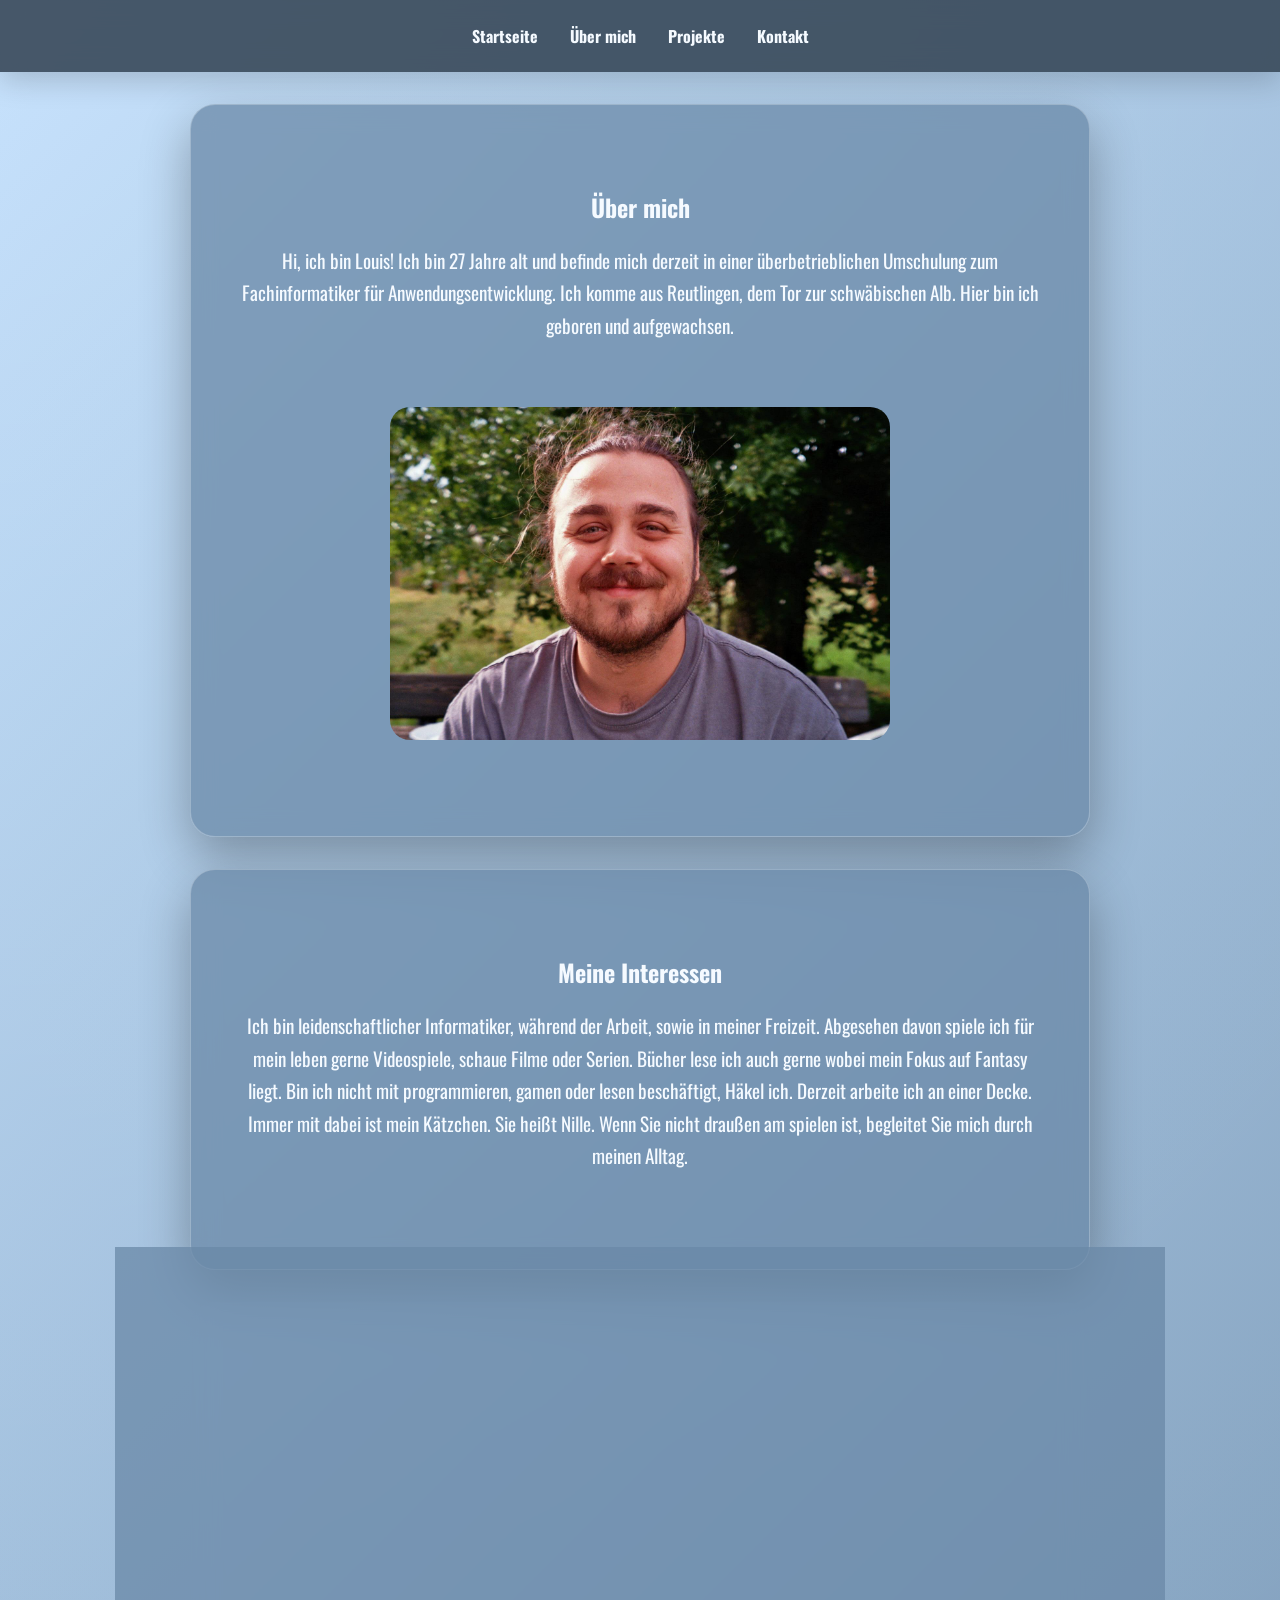
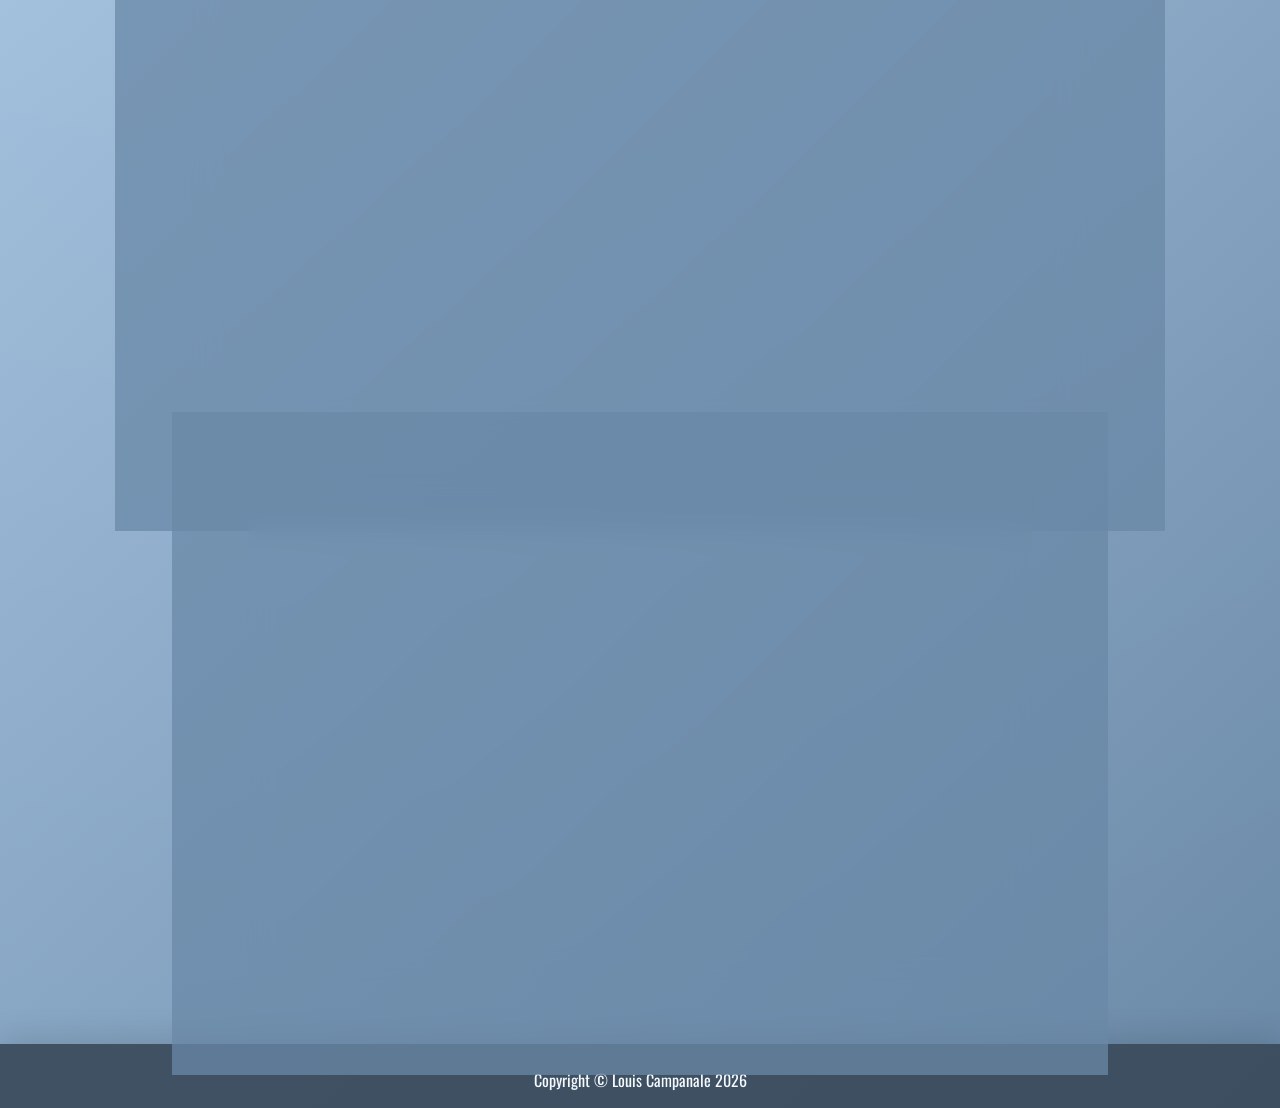
==== commit f7e96944: ".\static\" ====
--- a/templates/aboutme.html
+++ b/templates/aboutme.html
@@ -31,8 +31,8 @@
         <section class="about_content">
             <h2>Meine Interessen</h2>
             <p>Ich bin leidenschaftlicher Informatiker, während der Arbeit, sowie in meiner Freizeit. Abgesehen davon spiele ich für mein leben gerne Videospiele, schaue Filme
-                oder Serien. Bücher lese ich auch gerne wobei mein Fokus auf Fantasy liegt. Bin ich nicht mit programmieren, gamen oder lesen beschäftigt, Häkel ich gerne. Derzeit arbeite ich an
-                einer Decke. Begleitet werde ich dabei von meine Kätzchen. Sie heißt Nille. Wenn Sie nicht draußen am spielen ist, begleitet Sie micht gerne durch meinen Alltag.</p>
+                oder Serien. Bücher lese ich auch gerne wobei mein Fokus auf Fantasy liegt. Bin ich nicht mit programmieren, gamen oder lesen beschäftigt, Häkel ich. Derzeit arbeite ich an
+                einer Decke. Immer mit dabei ist mein Kätzchen. Sie heißt Nille. Wenn Sie nicht draußen am spielen ist, begleitet Sie mich durch meinen Alltag.</p>
         </section>
         <section class="nille">
             <section class ="nille_text">
@@ -45,7 +45,7 @@
                 <div class="img4"><img src="../static/images/Nille/IMG_4242.JPEG" alt="Nille"></div>
             </section>
         </section>
-        <section class = "fähigkeiten">
+        <section class = "fähigkeiten">    
             <h2>Meine Fähigkeiten</h2>
             <p>Während meiner Umschulung habe ich bereits viele Fähigkeiten erlernt. Dazu gehören unter anderem:</p>
             <ul>
@@ -55,6 +55,7 @@
                 <li>Softwareentwicklung und -design</li>
                 <li>Fehlerbehebung und Debugging</li>
             </ul>
+            <p> Noch bin ich kein Experte, lerne aber jeden Tag mehr dazu.</p>
         </section>
     </main>
     <footer>
--- a/static/css/style.css
+++ b/static/css/style.css
@@ -172,52 +172,53 @@
     */
 }
 .about_content {
-     max-width: 900px;           /* Hero wird nie breiter als 900px */
-    padding: 4rem 3rem;         /* Innenabstand oben/unten und links/rechts */
-    text-align: center;         /* Text im Hero zentrieren */
+     max-width: 900px;           
+    padding: 4rem 3rem;
+    text-align: center; 
     background-color: rgba(106, 137, 167, 0.75);
-    /*
-        Transparente Kartenfläche.
-    */
+
+    border-radius: var(--radius); 
+    border: 1px solid rgba(255, 255, 255, 0.25);
+
+    box-shadow: var(--shadow); 
+    backdrop-filter: blur(14px);
+
+    animation: fadeUp 0.8s ease both;
+
+}
+.nille {
+    display: inline-block;
+    max-width: 900px;          
+    padding: 4rem 3rem;        
+    text-align: center;
+    background-color: rgba(106, 137, 167, 0.75);
+
     border-radius: var(--radius); /* Abgerundete Ecken */
     border: 1px solid rgba(255, 255, 255, 0.25);
-    /*
-        Subtiler heller Rand.
-        Gibt der Karte mehr Tiefe.
-    */
-    box-shadow: var(--shadow);  /* Schatten aus der :root-Variable */
+
+    box-shadow: var(--shadow);  
     backdrop-filter: blur(14px);
-    /* Glasartiger Effekt */
+
     animation: fadeUp 0.8s ease both;
-    /*
-        Beim Laden wird der Hero weich eingeblendet.
-        both sorgt dafür, dass der Endzustand erhalten bleibt.
-    */
-}
-.nille {
-    display: inline-block;
-    max-width: 900px;           /* Hero wird nie breiter als 900px */
-    padding: 4rem 3rem;         /* Innenabstand oben/unten und links/rechts */
-    text-align: center;         /* Text im Hero zentrieren */
+}
+
+.fähigkeiten{
+    max-width: 900px;      
+    padding: 4rem 3rem;   
+    text-align: left;  
     background-color: rgba(106, 137, 167, 0.75);
-    /*
-        Transparente Kartenfläche.
-    */
-    border-radius: var(--radius); /* Abgerundete Ecken */
+
+    border-radius: var(--radius);
     border: 1px solid rgba(255, 255, 255, 0.25);
-    /*
-        Subtiler heller Rand.
-        Gibt der Karte mehr Tiefe.
-    */
-    box-shadow: var(--shadow);  /* Schatten aus der :root-Variable */
-    backdrop-filter: blur(14px);
-    /* Glasartiger Effekt */
-    animation: fadeUp 0.8s ease both;
-    /*
-        Beim Laden wird der Hero weich eingeblendet.
-        both sorgt dafür, dass der Endzustand erhalten bleibt.
-    */
-}/* Hauptüberschrift */
+
+    box-shadow: var(--shadow); 
+    backdrop-filter: blur(12px);
+
+    font-size: 1.2rem;
+    line-height: 1.7;
+    margin-bottom: 2rem;  
+}
+
 .MainTitle {
     font-size: clamp(2rem, 5vw, 4rem);
     /*
@@ -231,20 +232,20 @@
     margin-bottom: 1rem;        /* Abstand unter der Überschrift */
 }
 .nille_text{
-    font-size: 1.2rem;          /* Etwas größere Schrift */
-    line-height: 1.7;           /* Zeilenhöhe für bessere Lesbarkeit */
+    font-size: 1.2rem;          
+    line-height: 1.7;           
     margin-bottom: 2rem;  
 }
 /* Text im Hero */
 .hero p {
-    font-size: 1.2rem;          /* Etwas größere Schrift */
-    line-height: 1.7;           /* Zeilenhöhe für bessere Lesbarkeit */
-    margin-bottom: 2rem;        /* Abstand zum Button */
+    font-size: 1.2rem;         
+    line-height: 1.7;          
+    margin-bottom: 2rem;       
 }
 .about_content p {
-    font-size: 1.2rem;          /* Etwas größere Schrift */
-    line-height: 1.7;           /* Zeilenhöhe für bessere Lesbarkeit */
-    margin-bottom: 2rem;        /* Abstand zum Button */
+    font-size: 1.2rem;         
+    line-height: 1.7;         
+    margin-bottom: 2rem;        
 }
 /* Button-Grundklasse */
 .btn {
@@ -309,10 +310,7 @@
 footer {
     color: var(--text);
     background-color: rgba(56, 73, 89, 0.9);
-
-
     text-align: center;
-
     box-shadow: 0 -8px 30px #0000001f;
     /*
         Schatten nach oben.
@@ -325,8 +323,6 @@
     background-color: #ffffff2e;
     /* Dezente helle Linie */
 }
-
-
 .img1
  {
     margin: 0;
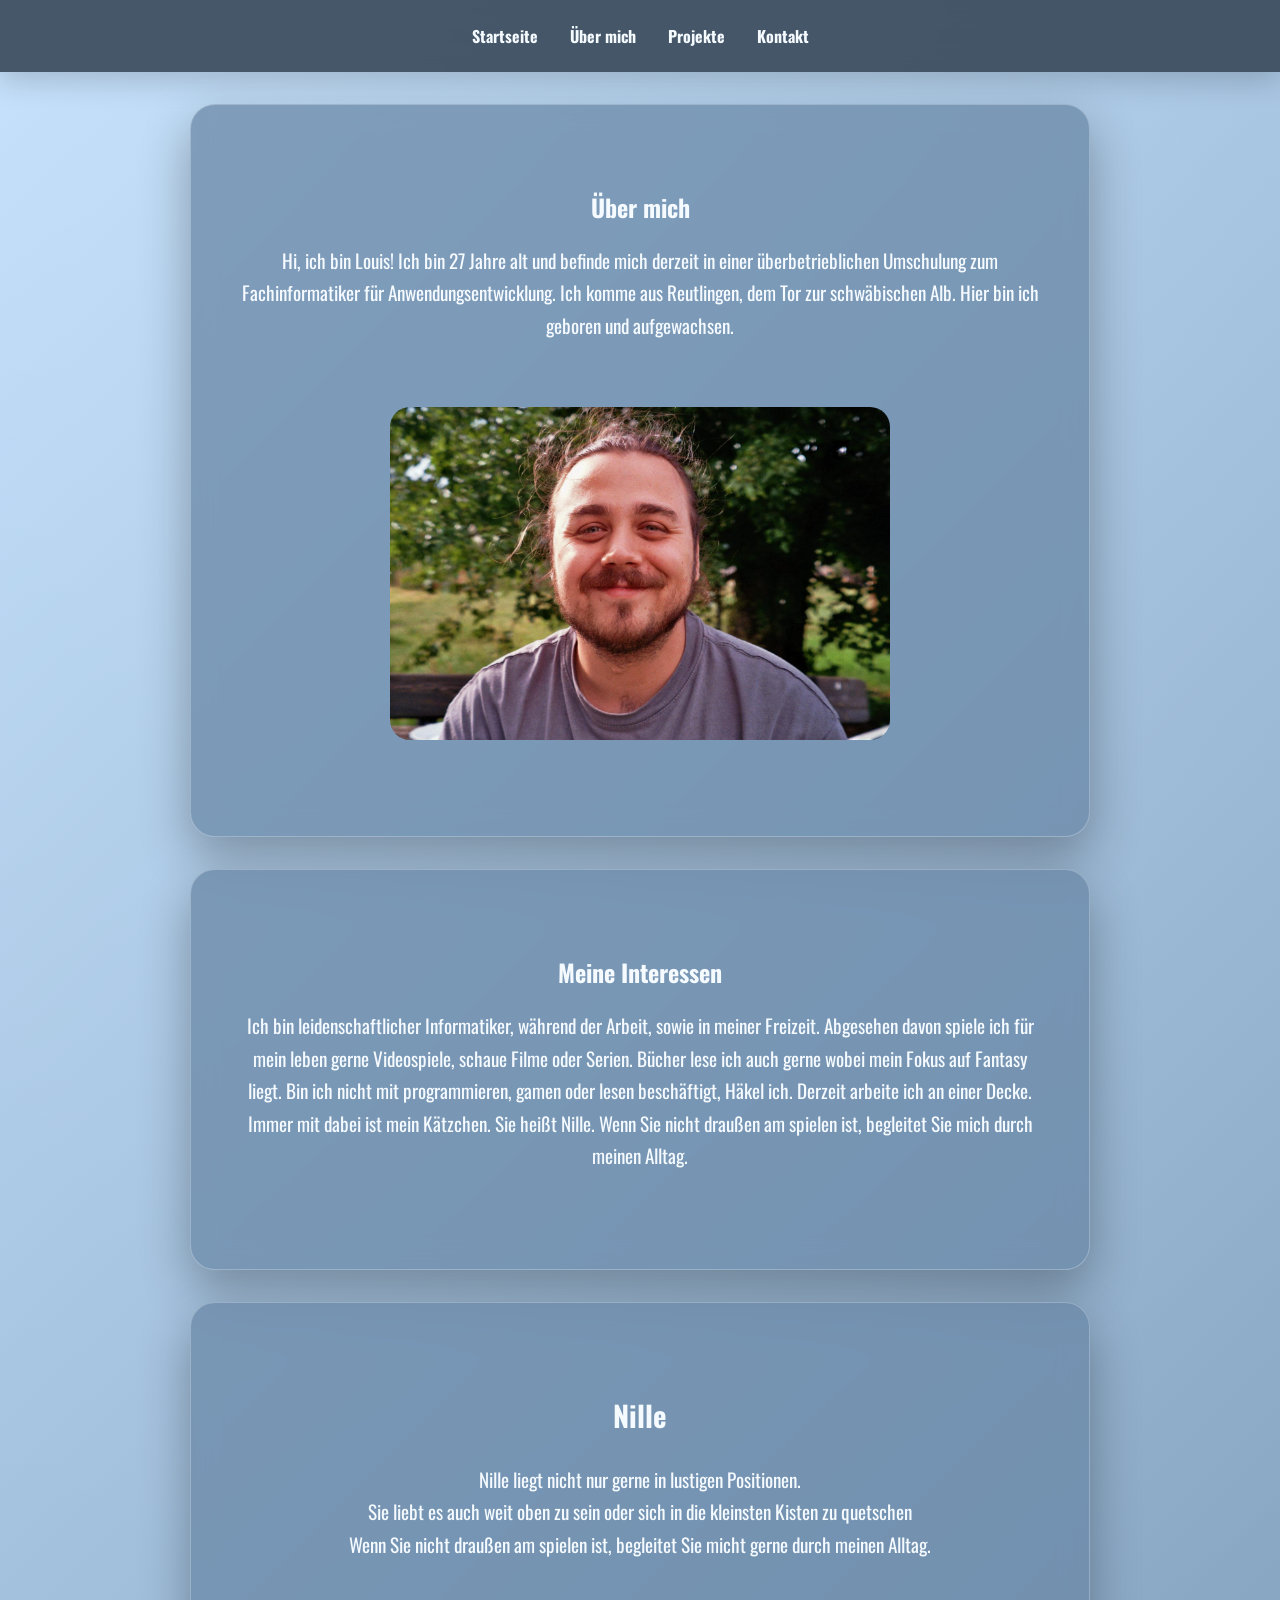
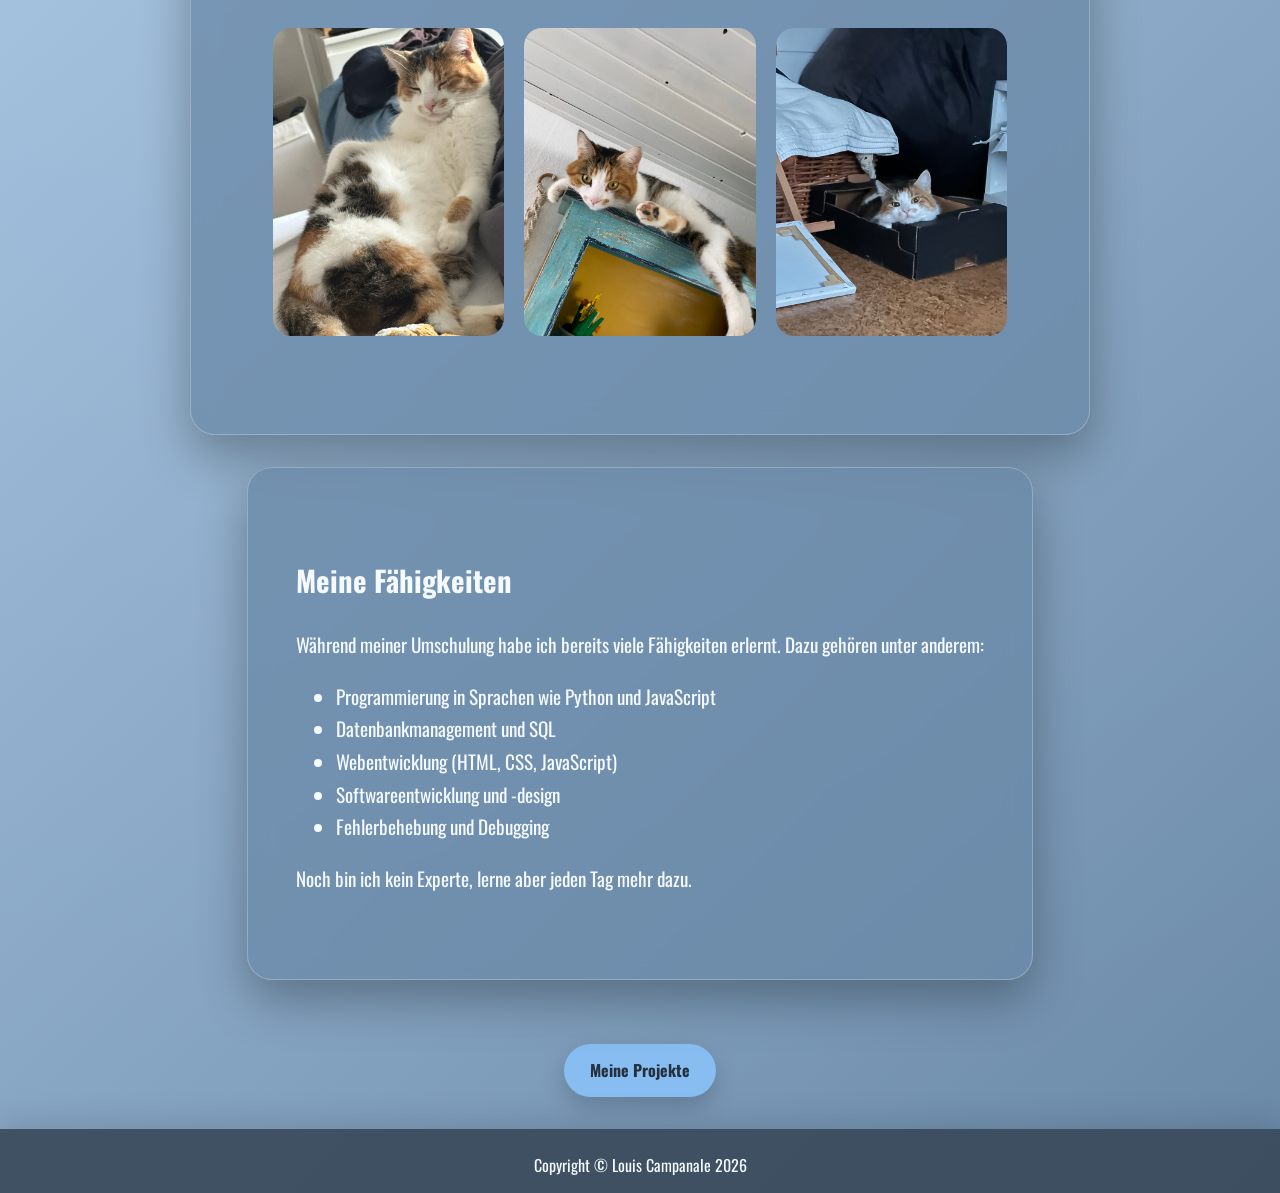
==== commit 416d6643: ".\static\" ====
--- a/templates/aboutme.html
+++ b/templates/aboutme.html
@@ -57,6 +57,9 @@
             </ul>
             <p> Noch bin ich kein Experte, lerne aber jeden Tag mehr dazu.</p>
         </section>
+         <a class="btn btn-projects" href="projects.html">
+                     Meine Projekte
+                </a>
     </main>
     <footer>
         <hr id="hr_footer">
--- a/static/css/style.css
+++ b/static/css/style.css
@@ -147,6 +147,12 @@
     gap: 2rem;
      /* Abstand zwischen den Abschnitten */
 }
+.project_main{
+    display: flex;              /* Ermöglicht einfaches Zentrieren */
+    justify-content: center;    /* Horizontal zentrieren */
+    align-items: center;        /* Vertikal zentrieren */
+    padding: 2rem;              /* Abstand zum Rand */
+}
 /* Hero-Bereich */
 .hero {
     max-width: 900px;           /* Hero wird nie breiter als 900px */
@@ -193,7 +199,7 @@
     text-align: center;
     background-color: rgba(106, 137, 167, 0.75);
 
-    border-radius: var(--radius); /* Abgerundete Ecken */
+    border-radius: var(--radius);
     border: 1px solid rgba(255, 255, 255, 0.25);
 
     box-shadow: var(--shadow);  
@@ -218,7 +224,22 @@
     line-height: 1.7;
     margin-bottom: 2rem;  
 }
-
+.projects_weiterleitung{
+    max-width: 900px;      
+    padding: 4rem 3rem;   
+    text-align: center;  
+    background-color: rgba(106, 137, 167, 0.75);
+
+    border-radius: var(--radius);
+    border: 1px solid rgba(255, 255, 255, 0.25);
+
+    box-shadow: var(--shadow); 
+    backdrop-filter: blur(12px);
+
+    font-size: 1.2rem;
+    line-height: 1.7;
+    margin-bottom: 2rem;  
+}
 .MainTitle {
     font-size: clamp(2rem, 5vw, 4rem);
     /*
@@ -276,6 +297,12 @@
 
     box-shadow: 0 10px 25px rgba(0, 0, 0, 0.18);
 }
+.btn-projects {
+    background-color: var(--accent); /* Akzentfarbe */
+    color: var(--dark-text);         /* dunkle Schrift für Kontrast */
+
+    box-shadow: 0 10px 25px rgba(0, 0, 0, 0.18);
+}
 /* Hover-Zustand des Buttons */
 .btn-primary:hover {
     transform: translateY(-3px);
@@ -289,6 +316,18 @@
         Dadurch wirkt der Button näher am Nutzer.
     */
 }
+.btn-projects:hover {
+    transform: translateY(-3px);
+    /*
+        Button bewegt sich leicht nach oben.
+        Er wirkt dadurch klickbarer.
+    */
+    box-shadow: 0 16px 35px rgba(0, 0, 0, 0.25);
+    /*
+        Schatten wird stärker.
+        Dadurch wirkt der Button näher am Nutzer.
+    */
+}
 /* Klick-Zustand */
 .btn-primary:active {
     transform: scale(0.97);
@@ -298,13 +337,8 @@
     */
 }
 /* Tastatur-Fokus */
-.btn:focus {
-    outline: 2px solid var(--text);
-    outline-offset: 4px;
-    /*
-        Wichtig für Tastatur-Navigation.
-        Zeigt, welches Element fokussiert ist.
-    */
+.btn-projects:active{
+    transform: scale(0.97);
 }
 /* Footer */
 footer {
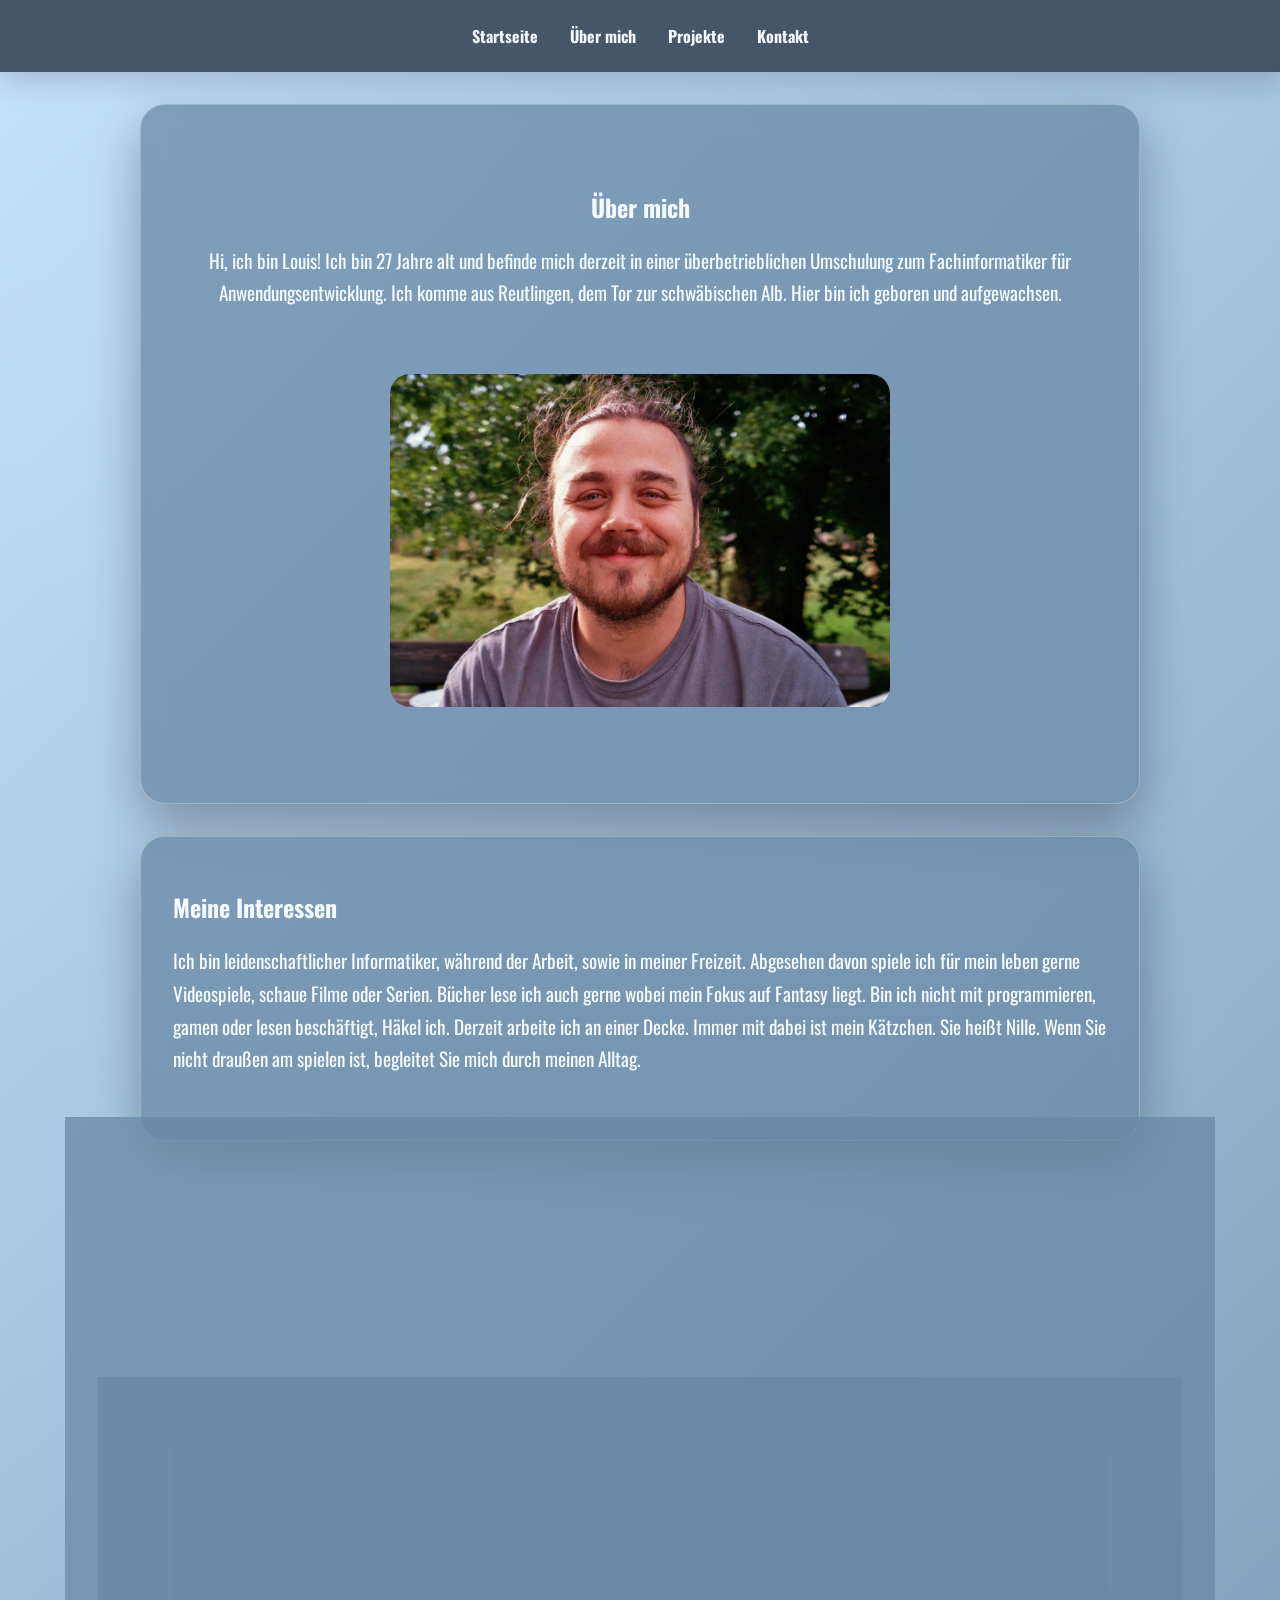
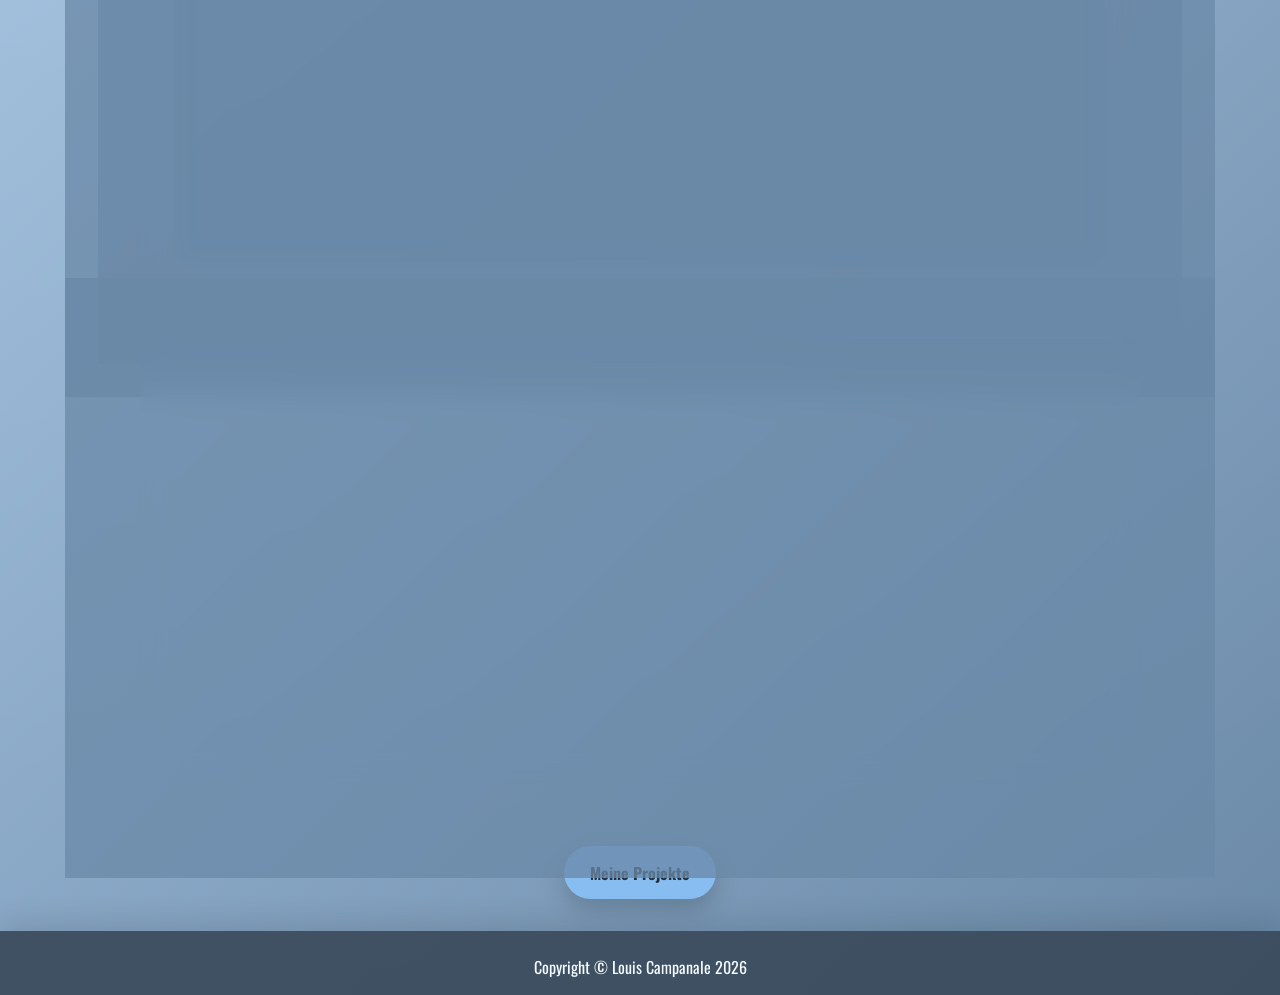
==== commit 2846a349: ".\static\" ====
--- a/templates/aboutme.html
+++ b/templates/aboutme.html
@@ -28,35 +28,37 @@
                  Reutlingen, dem Tor zur schwäbischen Alb. Hier bin ich geboren und aufgewachsen. </p>
             <div class ="img1"><img src="../static/images/IMG_4299.JPG" alt="Projekt 1"></div>     
             </section>
-        <section class="about_content">
-            <h2>Meine Interessen</h2>
-            <p>Ich bin leidenschaftlicher Informatiker, während der Arbeit, sowie in meiner Freizeit. Abgesehen davon spiele ich für mein leben gerne Videospiele, schaue Filme
-                oder Serien. Bücher lese ich auch gerne wobei mein Fokus auf Fantasy liegt. Bin ich nicht mit programmieren, gamen oder lesen beschäftigt, Häkel ich. Derzeit arbeite ich an
-                einer Decke. Immer mit dabei ist mein Kätzchen. Sie heißt Nille. Wenn Sie nicht draußen am spielen ist, begleitet Sie mich durch meinen Alltag.</p>
-        </section>
-        <section class="nille">
-            <section class ="nille_text">
-                <h2>Nille</h2>
-                <p>Nille liegt nicht nur gerne in lustigen Positionen. <br>Sie liebt es auch weit oben zu sein oder sich in die kleinsten Kisten zu quetschen</br>Wenn Sie nicht draußen am spielen ist, begleitet Sie micht gerne durch meinen Alltag.</p>
+        <section class="section_wrapper">    
+            <section class="card about_content">
+                <h2>Meine Interessen</h2>
+                <p>Ich bin leidenschaftlicher Informatiker, während der Arbeit, sowie in meiner Freizeit. Abgesehen davon spiele ich für mein leben gerne Videospiele, schaue Filme
+                    oder Serien. Bücher lese ich auch gerne wobei mein Fokus auf Fantasy liegt. Bin ich nicht mit programmieren, gamen oder lesen beschäftigt, Häkel ich. Derzeit arbeite ich an
+                    einer Decke. Immer mit dabei ist mein Kätzchen. Sie heißt Nille. Wenn Sie nicht draußen am spielen ist, begleitet Sie mich durch meinen Alltag.</p>
             </section>
-            <section class="nille_img">    
-                <div class="img2"><img src="../static/images/Nille/IMG_4107.JPEG" alt="Nille"></div>
-                <div class="img3"><img  src="../static/images/Nille/IMG_3219.JPEG" alt="Nille"></div>
-                <div class="img4"><img src="../static/images/Nille/IMG_4242.JPEG" alt="Nille"></div>
+            <section class="card nille">
+                <section class ="nille_text">
+                    <h2>Nille</h2>
+                    <p>Nille liegt nicht nur gerne in lustigen Positionen. <br>Sie liebt es auch weit oben zu sein oder sich in die kleinsten Kisten zu quetschen</br>Wenn Sie nicht draußen am spielen ist, begleitet Sie micht gerne durch meinen Alltag.</p>
+                </section>
+                <section class="card nille_img">    
+                    <div class="img2"><img src="../static/images/Nille/IMG_4107.JPEG" alt="Nille"></div>
+                    <div class="img3"><img  src="../static/images/Nille/IMG_3219.JPEG" alt="Nille"></div>
+                    <div class="img4"><img src="../static/images/Nille/IMG_4242.JPEG" alt="Nille"></div>
+                </section>
             </section>
-        </section>
-        <section class = "fähigkeiten">    
-            <h2>Meine Fähigkeiten</h2>
-            <p>Während meiner Umschulung habe ich bereits viele Fähigkeiten erlernt. Dazu gehören unter anderem:</p>
-            <ul>
-                <li>Programmierung in Sprachen wie Python und JavaScript</li>
-                <li>Datenbankmanagement und SQL</li>
-                <li>Webentwicklung (HTML, CSS, JavaScript)</li>
-                <li>Softwareentwicklung und -design</li>
-                <li>Fehlerbehebung und Debugging</li>
-            </ul>
-            <p> Noch bin ich kein Experte, lerne aber jeden Tag mehr dazu.</p>
-        </section>
+            <section class = "card fähigkeiten">    
+                <h2>Meine Fähigkeiten</h2>
+                <p>Während meiner Umschulung habe ich bereits viele Fähigkeiten erlernt. Dazu gehören unter anderem:</p>
+                <ul>
+                    <li>Programmierung in Sprachen wie Python und JavaScript</li>
+                    <li>Datenbankmanagement und SQL</li>
+                    <li>Webentwicklung (HTML, CSS, JavaScript)</li>
+                    <li>Softwareentwicklung und -design</li>
+                    <li>Fehlerbehebung und Debugging</li>
+                </ul>
+                <p> Noch bin ich kein Experte, lerne aber jeden Tag mehr dazu.</p>
+            </section>
+        </section>       
          <a class="btn btn-projects" href="projects.html">
                      Meine Projekte
                 </a>
--- a/static/css/style.css
+++ b/static/css/style.css
@@ -1,5 +1,15 @@
+/* =========================================================
+   01 | Imports
+   ========================================================= */
+
 /* Importiert die Schriftart Oswald von Google Fonts */
 @import url('https://fonts.googleapis.com/css2?family=Oswald:wght@200..700&display=swap');
+
+
+
+/* =========================================================
+   02 | Animationen / Keyframes
+   ========================================================= */
 
 /* Ladeanimation für den Hero */
 @keyframes fadeUp {
@@ -26,6 +36,12 @@
         /* Ende: normale Position */
     }
 }
+
+
+/* =========================================================
+   03 | Globale Variablen
+   ========================================================= */
+
 /* 
 :root spricht das oberste Element der Seite an.
 Hier legt man zentrale Variablen fest.
@@ -44,6 +60,12 @@
     --shadow: 0 20px 50px rgba(0, 0, 0, 0.3); /* Schatten */
     --transition: 0.25s ease;      /* Standard-Übergang */
 }
+
+
+/* =========================================================
+   04 | Reset / Basisregeln
+   ========================================================= */
+
 /* 
 Sorgt dafür, dass padding und border zur Gesamtgröße eines Elements gehören.
 Ohne das werden Layouts oft ungenau.
@@ -53,8 +75,14 @@
 *::after {
     box-sizing: border-box;
 }
+
+
+/* =========================================================
+   05 | Seiten-Grundlayout
+   ========================================================= */
+
 /* Grundlayout der gesamten Seite */
-body {
+body {             /* Body nimmt die volle Breite ein */
     margin: 0;                  /* Entfernt den Standard-Abstand des Browsers */
     min-height: 100vh;          /* Body ist mindestens so hoch wie das Browserfenster */
     font-family: 'Oswald', sans-serif; /* Schriftart für die gesamte Seite */
@@ -75,6 +103,12 @@
     */
     color: var(--text);         /* Standardschriftfarbe */
 }
+
+
+/* =========================================================
+   06 | Navigation
+   ========================================================= */
+
 /* Navigation */
 .nav {
     display: flex;                                      /* Links werden nebeneinander angeordnet */
@@ -131,8 +165,14 @@
 .nav a:hover::after {
     width: 100%;                /* Linie wird so breit wie der Link */
 }
+
+
+/* =========================================================
+   07 | Main-Layouts
+   ========================================================= */
+
 /* Hauptbereich */
-.main {
+.main_index {
     display: flex;              /* Ermöglicht einfaches Zentrieren */
     justify-content: center;    /* Horizontal zentrieren */
     align-items: center;        /* Vertikal zentrieren */
@@ -147,15 +187,22 @@
     gap: 2rem;
      /* Abstand zwischen den Abschnitten */
 }
-.project_main{
-    display: flex;              /* Ermöglicht einfaches Zentrieren */
+.main_projects{
+    display: flex;
+    flex-direction:column;              /* Ermöglicht einfaches Zentrieren */
     justify-content: center;    /* Horizontal zentrieren */
     align-items: center;        /* Vertikal zentrieren */
     padding: 2rem;              /* Abstand zum Rand */
 }
+
+
+/* =========================================================
+   08 | Inhaltsbereiche / Karten
+   ========================================================= */
+
 /* Hero-Bereich */
 .hero {
-    max-width: 900px;           /* Hero wird nie breiter als 900px */
+    max-width: 1000px;           /* Hero wird nie breiter als 900px */
     padding: 4rem 3rem;         /* Innenabstand oben/unten und links/rechts */
     text-align: center;         /* Text im Hero zentrieren */
     background-color: rgba(106, 137, 167, 0.75);
@@ -177,69 +224,29 @@
         both sorgt dafür, dass der Endzustand erhalten bleibt.
     */
 }
-.about_content {
-     max-width: 900px;           
-    padding: 4rem 3rem;
-    text-align: center; 
+.section_wrapper {
+    width: 100%;
+    max-width: 1000px;
+
+    display: flex;
+    flex-direction: column;
+    align-items: center;
+    gap: 2rem;
+
+}
+.card {
+    width: 100%;
+    padding: 2rem;
     background-color: rgba(106, 137, 167, 0.75);
-
-    border-radius: var(--radius); 
-    border: 1px solid rgba(255, 255, 255, 0.25);
-
-    box-shadow: var(--shadow); 
-    backdrop-filter: blur(14px);
-
-    animation: fadeUp 0.8s ease both;
-
-}
-.nille {
-    display: inline-block;
-    max-width: 900px;          
-    padding: 4rem 3rem;        
-    text-align: center;
-    background-color: rgba(106, 137, 167, 0.75);
-
     border-radius: var(--radius);
     border: 1px solid rgba(255, 255, 255, 0.25);
-
-    box-shadow: var(--shadow);  
-    backdrop-filter: blur(14px);
-
-    animation: fadeUp 0.8s ease both;
-}
-
-.fähigkeiten{
-    max-width: 900px;      
-    padding: 4rem 3rem;   
-    text-align: left;  
-    background-color: rgba(106, 137, 167, 0.75);
-
-    border-radius: var(--radius);
-    border: 1px solid rgba(255, 255, 255, 0.25);
-
-    box-shadow: var(--shadow); 
+    box-shadow: var(--shadow);
     backdrop-filter: blur(12px);
-
-    font-size: 1.2rem;
-    line-height: 1.7;
-    margin-bottom: 2rem;  
-}
-.projects_weiterleitung{
-    max-width: 900px;      
-    padding: 4rem 3rem;   
-    text-align: center;  
-    background-color: rgba(106, 137, 167, 0.75);
-
-    border-radius: var(--radius);
-    border: 1px solid rgba(255, 255, 255, 0.25);
-
-    box-shadow: var(--shadow); 
-    backdrop-filter: blur(12px);
-
-    font-size: 1.2rem;
-    line-height: 1.7;
-    margin-bottom: 2rem;  
-}
+}
+/* =========================================================
+   09 | Typografie
+   ========================================================= */
+
 .MainTitle {
     font-size: clamp(2rem, 5vw, 4rem);
     /*
@@ -268,6 +275,17 @@
     line-height: 1.7;         
     margin-bottom: 2rem;        
 }
+.fähigkeiten  {
+    font-size: 1.2rem;          
+    line-height: 1.7;           
+    margin-bottom: 2rem;       
+}
+
+
+/* =========================================================
+   10 | Buttons
+   ========================================================= */
+
 /* Button-Grundklasse */
 .btn {
     display: inline-block;
@@ -277,8 +295,8 @@
     */
 
     padding: 0.9rem 1.6rem;     /* Innenabstand */
-    border-radius: 999px;       /* Sehr runde Pillenform */
-
+    border-radius: 999px;    /* Sehr runde Pillenform */
+           /* Abstand zwischen mehreren Buttons */
     text-decoration: none;      /* Falls es ein a-Link ist */
     font-weight: 700;           /* Kräftiger Text */
     cursor: pointer;            /* Mauszeiger zeigt Klickbarkeit */
@@ -290,12 +308,18 @@
             Animiert Bewegung, Schatten und Farbwechsel.
         */
 }
+.buttons_main {
+    display: flex;              /* Buttons nebeneinander */
+    justify-content: center;    /* Horizontal zentrieren */
+    gap: 0.5em;
+}
 /* Primärer Button */
 .btn-primary {
     background-color: var(--accent); /* Akzentfarbe */
     color: var(--dark-text);         /* dunkle Schrift für Kontrast */
 
     box-shadow: 0 10px 25px rgba(0, 0, 0, 0.18);
+    gap: 2rem;
 }
 .btn-projects {
     background-color: var(--accent); /* Akzentfarbe */
@@ -303,6 +327,12 @@
 
     box-shadow: 0 10px 25px rgba(0, 0, 0, 0.18);
 }
+.btn-contact {
+    background-color: var(--accent); 
+    color: var(--dark-text);   
+
+    box-shadow: 0 10px 25px rgba(0, 0, 0, 0.18);
+}
 /* Hover-Zustand des Buttons */
 .btn-primary:hover {
     transform: translateY(-3px);
@@ -318,15 +348,13 @@
 }
 .btn-projects:hover {
     transform: translateY(-3px);
-    /*
-        Button bewegt sich leicht nach oben.
-        Er wirkt dadurch klickbarer.
-    */
     box-shadow: 0 16px 35px rgba(0, 0, 0, 0.25);
-    /*
-        Schatten wird stärker.
-        Dadurch wirkt der Button näher am Nutzer.
-    */
+
+}
+.btn-contact:hover {
+    transform: translateY(-3px);
+    box-shadow: 0 16px 35px rgba(0, 0, 0, 0.25);
+
 }
 /* Klick-Zustand */
 .btn-primary:active {
@@ -340,6 +368,15 @@
 .btn-projects:active{
     transform: scale(0.97);
 }
+.btn-contact:active{
+    transform: scale(0.97);
+}
+
+
+/* =========================================================
+   11 | Footer
+   ========================================================= */
+
 /* Footer */
 footer {
     color: var(--text);
@@ -357,6 +394,12 @@
     background-color: #ffffff2e;
     /* Dezente helle Linie */
 }
+
+
+/* =========================================================
+   12 | Bilder
+   ========================================================= */
+
 .img1
  {
     margin: 0;
@@ -416,4 +459,14 @@
     transform: scale(2) translateY(-85px);
     box-shadow: 0 20px 45px rgba(0, 0, 0, 0.35);
     filter: brightness(1.05); /*Helligkeit vom Bild wir von 100% auf 105% gesetzt*/
+}
+
+
+/* =========================================================
+   13 | Listen / Spezialfälle
+   ========================================================= */
+
+#webentwicklung_ul ul {
+    padding-left: 1rem; 
+    text-align: left;     
 }
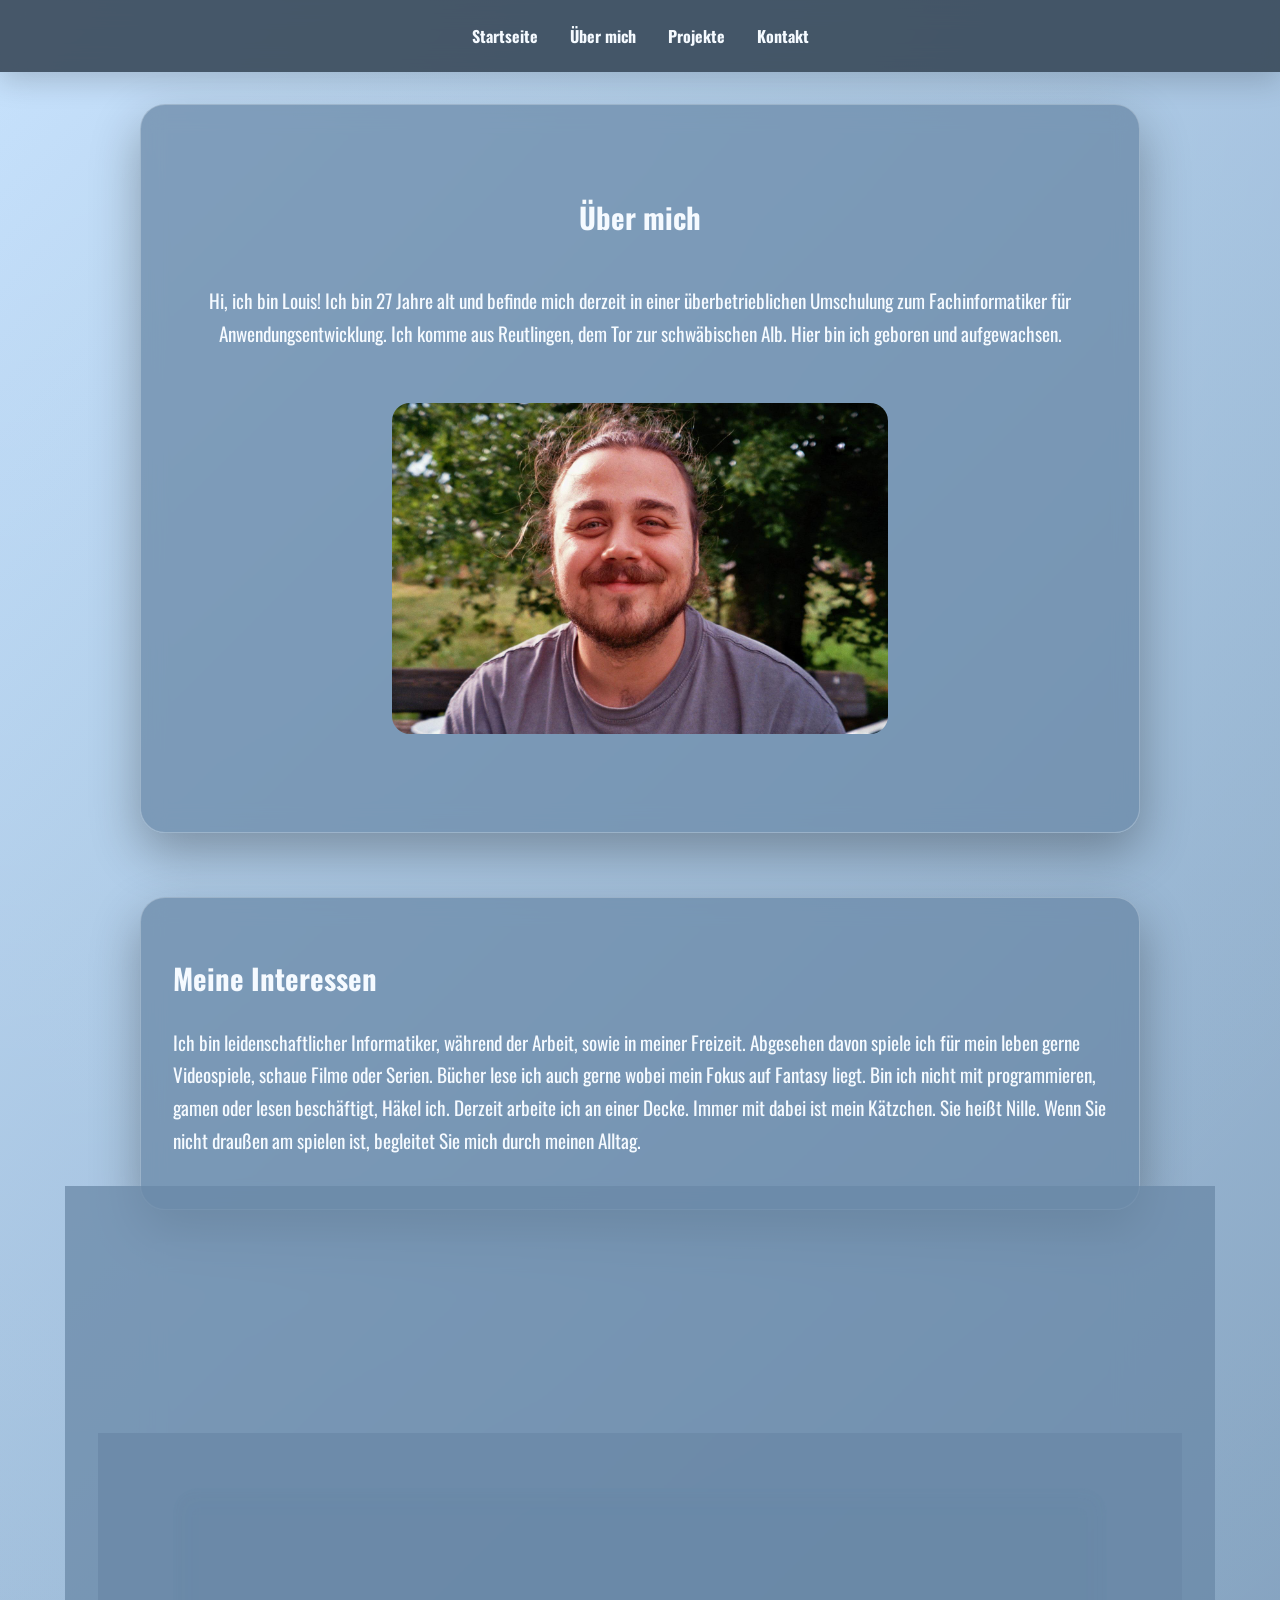
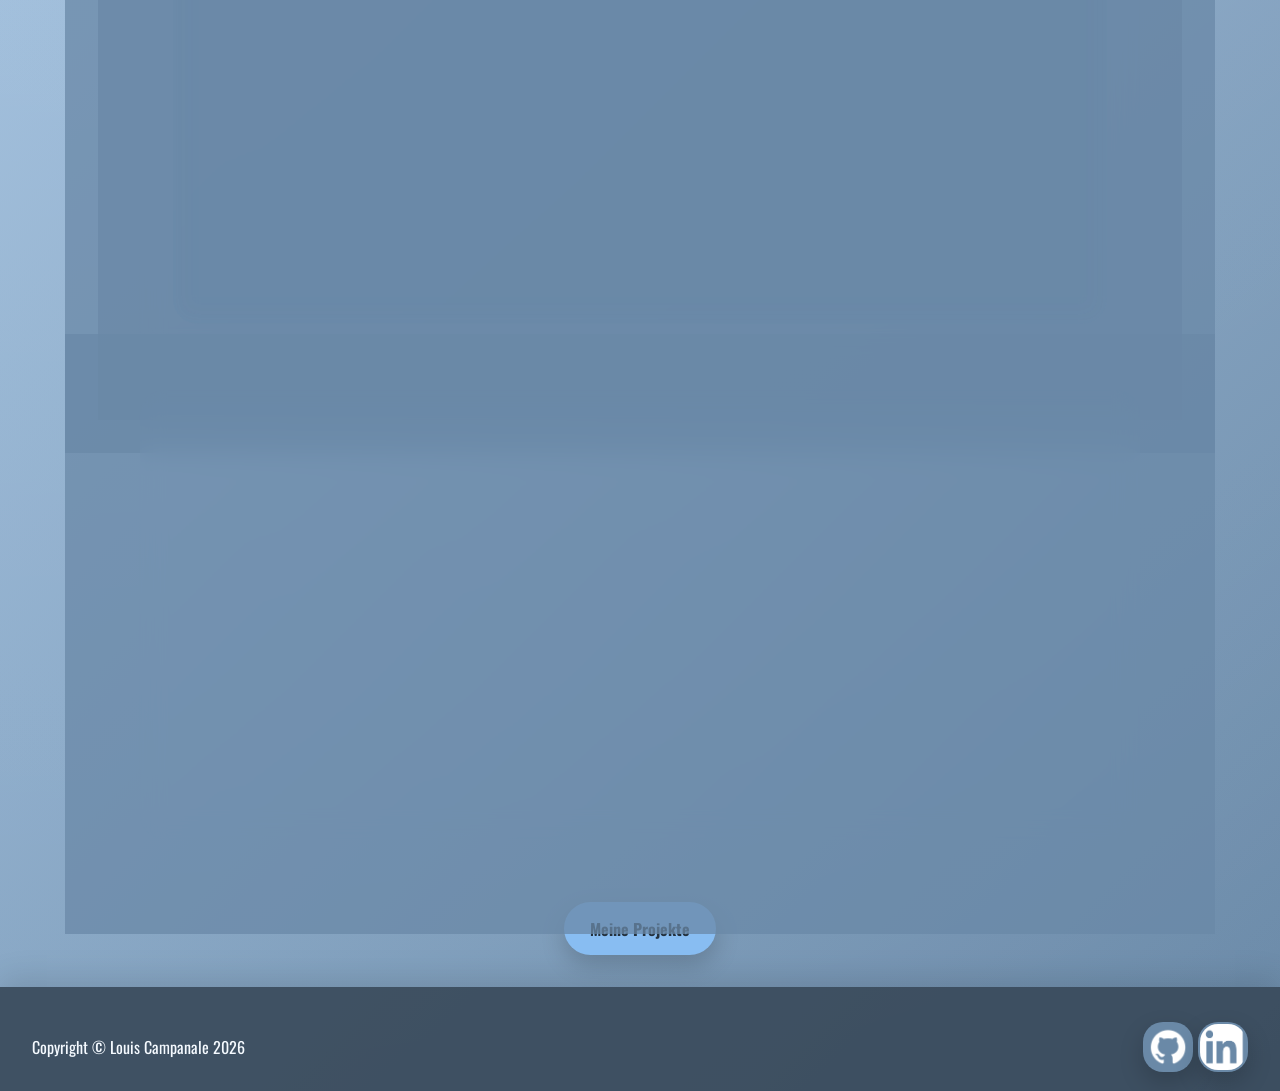
==== commit a0c4fac8: ".\templates\" ====
--- a/templates/aboutme.html
+++ b/templates/aboutme.html
@@ -63,9 +63,21 @@
                      Meine Projekte
                 </a>
     </main>
-    <footer>
-        <hr id="hr_footer">
-        <p>Copyright © Louis Campanale 2026</p>
-   </footer>
+        <footer>
+            <hr id="hr_footer">
+            <section class = "footer_content">  
+                <section class = "copyright">
+                    <p>Copyright © Louis Campanale 2026</p>
+                </section>
+                <section class = "footer_links">
+                    <a href = "https://github.com/Schnuisen" target="_blank" rel="noopener noreferrer">
+                        <img src = "../static/images/GitHub_Invertocat_White_Clearspace.png">
+                    </a>
+                    <a href ="https://www.linkedin.com/in/louis-campanale-4a1230410/?skipRedirect=true"target="_blank" rel="noopener noreferrer">
+                        <img src ="../static/images/InBug-White.png">
+                    </a>
+                </section>
+            </section>
+        </footer>
 </body>
 </html>
--- a/static/css/style.css
+++ b/static/css/style.css
@@ -11,12 +11,12 @@
    02 | Animationen / Keyframes
    ========================================================= */
 
-/* Ladeanimation für den Hero */
+/* ====> Ladeanimationen <==== */
 @keyframes fadeUp {
     from {
         opacity: 0;             /* Start: unsichtbar */
-        transform: translateY(24px);
-        /* Start: 24px tiefer */
+        transform: translateY(50px);
+        /* Start: 50px tiefer */
     }
     to {
         opacity: 1;             /* Ende: sichtbar */
@@ -36,7 +36,7 @@
         /* Ende: normale Position */
     }
 }
-
+/*====> Ladeanimationen <=====*/
 
 /* =========================================================
    03 | Globale Variablen
@@ -165,8 +165,6 @@
 .nav a:hover::after {
     width: 100%;                /* Linie wird so breit wie der Link */
 }
-
-
 /* =========================================================
    07 | Main-Layouts
    ========================================================= */
@@ -193,18 +191,21 @@
     justify-content: center;    /* Horizontal zentrieren */
     align-items: center;        /* Vertikal zentrieren */
     padding: 2rem;              /* Abstand zum Rand */
-}
-
-
+    gap: 2rem;
+}
 /* =========================================================
    08 | Inhaltsbereiche / Karten
    ========================================================= */
 
 /* Hero-Bereich */
 .hero {
+    display:flex;
+    flex-direction:column;
+    width: 100%;
     max-width: 1000px;           /* Hero wird nie breiter als 900px */
     padding: 4rem 3rem;         /* Innenabstand oben/unten und links/rechts */
     text-align: center;         /* Text im Hero zentrieren */
+    align-items: center;
     background-color: rgba(106, 137, 167, 0.75);
     /*
         Transparente Kartenfläche.
@@ -223,8 +224,10 @@
         Beim Laden wird der Hero weich eingeblendet.
         both sorgt dafür, dass der Endzustand erhalten bleibt.
     */
-}
-.section_wrapper {
+
+
+}
+.section_wrapper{
     width: 100%;
     max-width: 1000px;
 
@@ -232,8 +235,18 @@
     flex-direction: column;
     align-items: center;
     gap: 2rem;
-
-}
+    animation: fadeUp 0.8s ease both;
+}
+.webentwicklung_wrapper{
+    width:100%;
+    max-width :1000px;
+    
+    display: flex;
+    flex-direction: row;
+    gap: 2rem;
+    align-items: stretch;
+}
+
 .card {
     width: 100%;
     padding: 2rem;
@@ -243,6 +256,16 @@
     box-shadow: var(--shadow);
     backdrop-filter: blur(12px);
 }
+.hero_card{
+    width: 100%;
+    max-width: 550px;
+    padding: 2rem;
+    background-color: rgba(106, 137, 167, 0.75);
+    border-radius: var(--radius);
+    border: 1px solid rgba(255, 255, 255, 0.25);
+    box-shadow: var(--shadow);
+    backdrop-filter: blur(12px);
+}
 /* =========================================================
    09 | Typografie
    ========================================================= */
@@ -259,29 +282,16 @@
     margin-top: 0;              /* Kein Abstand über der Überschrift */
     margin-bottom: 1rem;        /* Abstand unter der Überschrift */
 }
-.nille_text{
+.hero{
     font-size: 1.2rem;          
     line-height: 1.7;           
     margin-bottom: 2rem;  
 }
-/* Text im Hero */
-.hero p {
-    font-size: 1.2rem;         
-    line-height: 1.7;          
-    margin-bottom: 2rem;       
-}
-.about_content p {
-    font-size: 1.2rem;         
-    line-height: 1.7;         
-    margin-bottom: 2rem;        
-}
-.fähigkeiten  {
+.section_wrapper{
     font-size: 1.2rem;          
     line-height: 1.7;           
-    margin-bottom: 2rem;       
-}
-
-
+    margin-bottom: 2rem;  
+}
 /* =========================================================
    10 | Buttons
    ========================================================= */
@@ -333,6 +343,12 @@
 
     box-shadow: 0 10px 25px rgba(0, 0, 0, 0.18);
 }
+.btn-git_webentwicklung{
+    background-color: var(--accent); 
+    color: var(--dark-text);   
+
+    box-shadow: 0 10px 25px rgba(0, 0, 0, 0.18);
+}
 /* Hover-Zustand des Buttons */
 .btn-primary:hover {
     transform: translateY(-3px);
@@ -356,6 +372,11 @@
     box-shadow: 0 16px 35px rgba(0, 0, 0, 0.25);
 
 }
+.btn-git_webentwicklung:hover{
+    transform: translateY(-3px);
+    box-shadow: 0 16px 35px rgba(0, 0, 0, 0.25);
+
+}
 /* Klick-Zustand */
 .btn-primary:active {
     transform: scale(0.97);
@@ -370,6 +391,9 @@
 }
 .btn-contact:active{
     transform: scale(0.97);
+}
+.btn-git_webentwicklung:active{
+    transform: scale(0.97)
 }
 
 
@@ -381,7 +405,7 @@
 footer {
     color: var(--text);
     background-color: rgba(56, 73, 89, 0.9);
-    text-align: center;
+    align-items: center;
     box-shadow: 0 -8px 30px #0000001f;
     /*
         Schatten nach oben.
@@ -394,7 +418,19 @@
     background-color: #ffffff2e;
     /* Dezente helle Linie */
 }
-
+.footer_content{
+    display: flex;
+    justify-content: space-between;
+    align-items: center;
+
+    width: 100%;
+    padding: 1rem 2rem;
+}
+.footer_links{
+    display:flex;
+    align-content: right;
+    gap: 5px;
+}
 
 /* =========================================================
    12 | Bilder
@@ -408,21 +444,8 @@
     align-items: center;
     padding :2rem;
 }
-.img1 img {
-    width: 100%;
-    max-width: 500px;
-    height: auto;
-    border-radius: 20px;
-    box-shadow: rgba(0, 0, 0, 0.25);
-
-    transition:
-    transform var(--transition),
-    box-shadow var(--transition),
-    filter var(--transition);
-    
-    cursor: pointer;
-}
-.nille img{
+
+img{
     margin: 0;
     display:flex;
     justify-content: center;
@@ -450,18 +473,48 @@
     padding :2rem;
     gap : 1rem;
 }
+.webentwicklung_img img:hover{
+    transform: scale(1.08) translateY(-60px);
+    box-shadow: 0 20px 45px rgba(0, 0, 0, 0.35);
+    filter: brightness(1.05);
+}
 .img1 img:hover {
     transform: scale(1.08) translateY(-60px);
     box-shadow: 0 20px 45px rgba(0, 0, 0, 0.35);
     filter: brightness(1.05); /*Helligkeit vom Bild wir von 100% auf 105% gesetzt*/
 }
-.nille img:hover {
+.nille img:hover, .webentwicklung_img img:hover{
     transform: scale(2) translateY(-85px);
     box-shadow: 0 20px 45px rgba(0, 0, 0, 0.35);
     filter: brightness(1.05); /*Helligkeit vom Bild wir von 100% auf 105% gesetzt*/
 }
-
-
+#intervocat img {
+    width: 100px;
+    height: 100;
+
+    background-color: rgba(0, 0, 0, 0.262); /* Akzentfarbe */
+    box-shadow: 0 10px 25px rgba(0, 0, 0, 0.18);
+    gap: 2rem;
+}
+#intervocat img:hover{
+    transform: scale(1.08) translateY(-10px);
+    box-shadow: 0 20px 45px rgba(0, 0, 0, 0.35);
+    filter: brightness(1.05);
+}
+.footer_links img{
+    width: 50px;
+    height: 50px;
+
+    background-color: var(--surface); /* Akzentfarbe */
+
+    box-shadow: 0 10px 25px rgba(0, 0, 0, 0.18);
+    gap: 2rem;
+}
+.footer_links img:hover{
+    transform: scale(1.08) translateY(-10px);
+    box-shadow: 0 20px 45px rgba(0, 0, 0, 0.35);
+    filter: brightness(1.05);
+}
 /* =========================================================
    13 | Listen / Spezialfälle
    ========================================================= */
@@ -469,4 +522,4 @@
 #webentwicklung_ul ul {
     padding-left: 1rem; 
     text-align: left;     
-}+}
